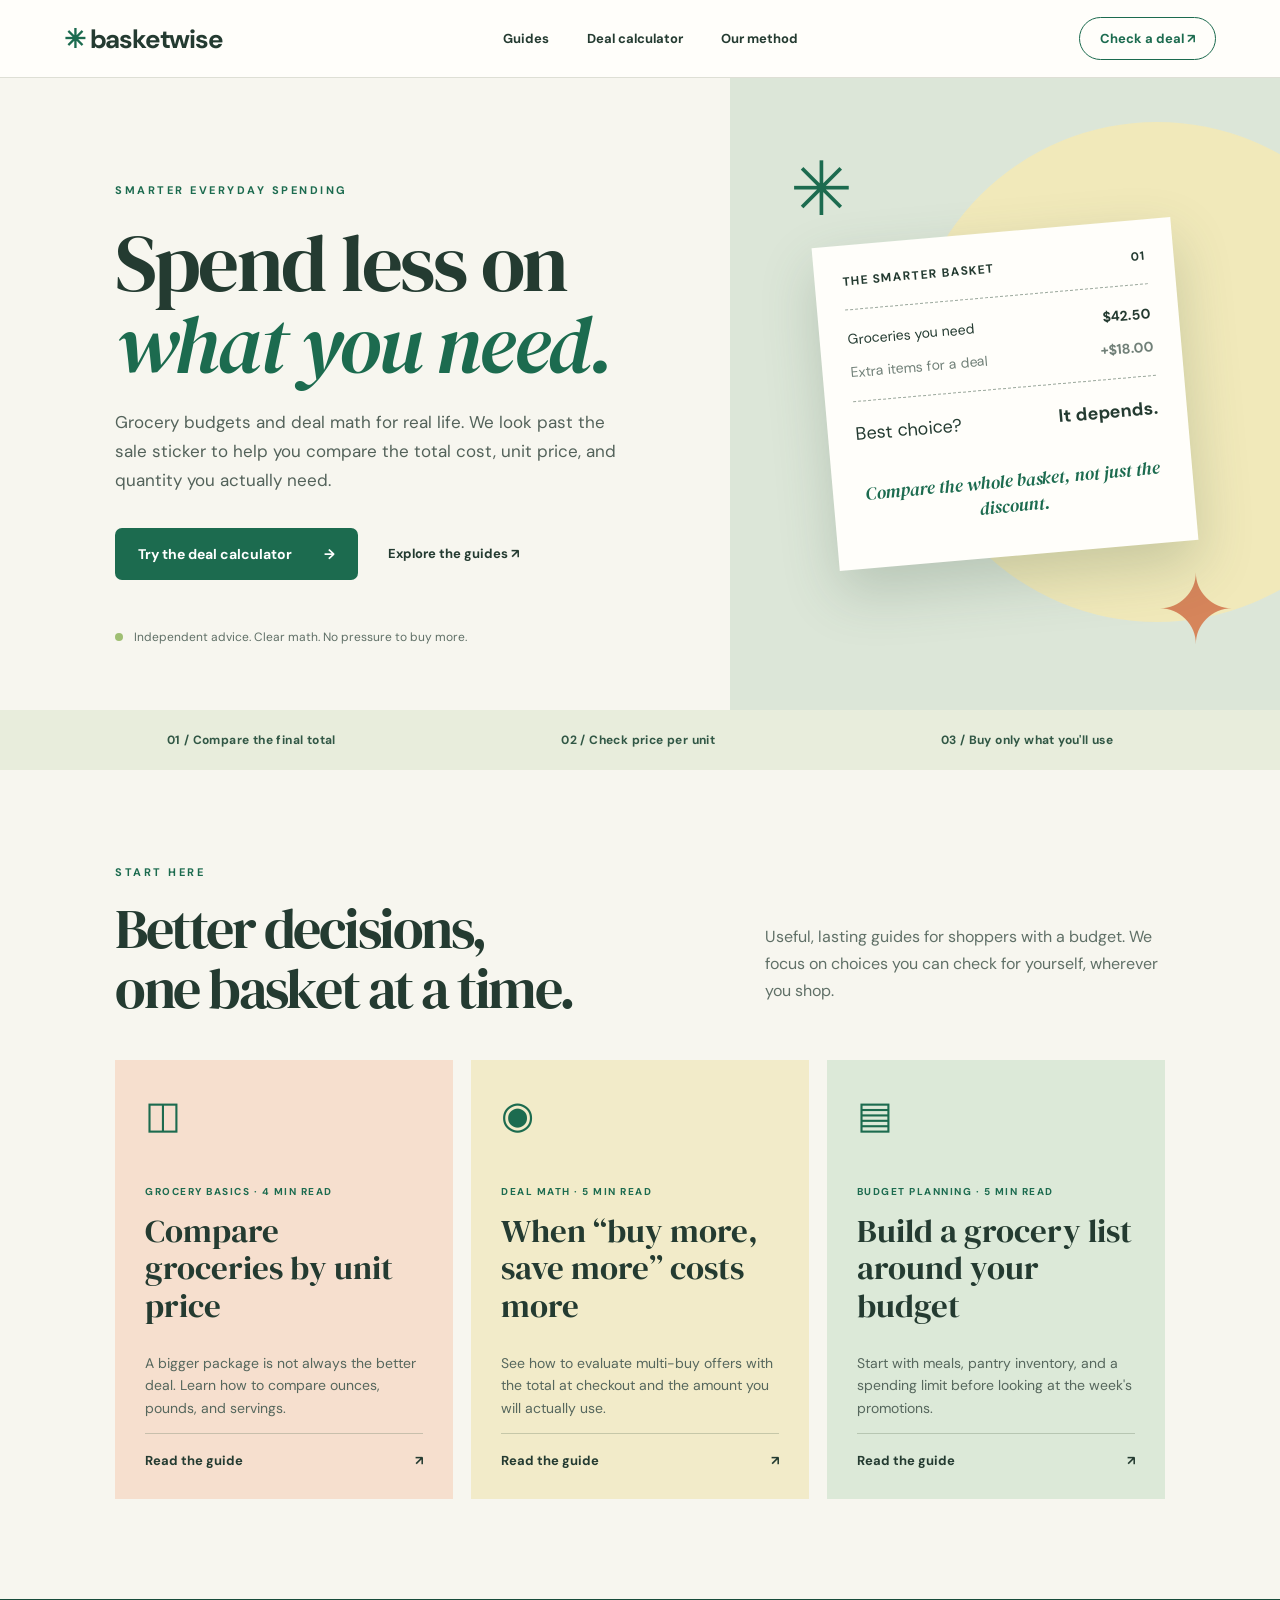
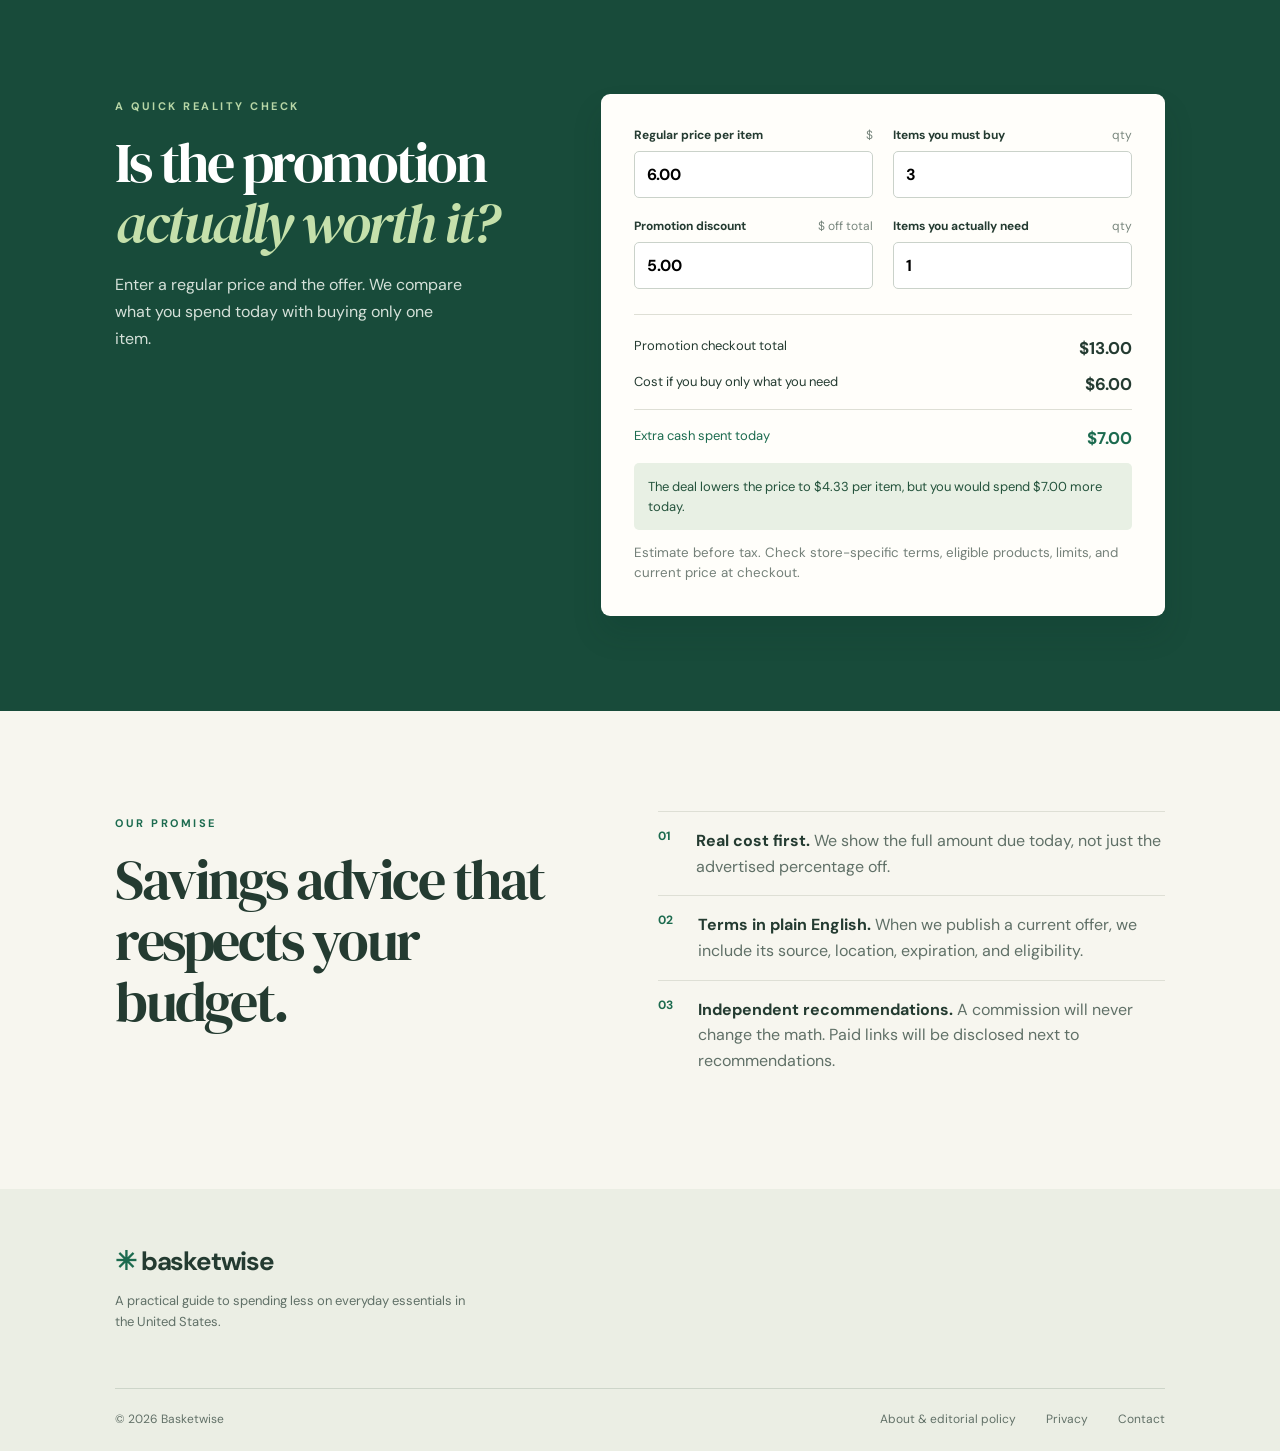
==== index.html @ e115476c "Launch Basketwise starter site" ====
<!doctype html>
<html lang="en">
<head>
  <meta charset="utf-8">
  <meta name="viewport" content="width=device-width, initial-scale=1">
  <meta name="description" content="Practical grocery budgets, deal math, and everyday savings guides for U.S. households. Know the real total before you buy.">
  <title>Basketwise — Spend less on what you need</title>
  <link rel="stylesheet" href="/styles.css">
</head>
<body>
  <header class="site-header"><a class="brand" href="/">✳ <span>basketwise</span></a><nav aria-label="Main navigation"><a href="#guides">Guides</a><a href="#calculator">Deal calculator</a><a href="#method">Our method</a></nav><a class="header-cta" href="#calculator">Check a deal ↗</a></header>
  <main>
    <section class="hero"><div class="hero-copy"><span class="eyebrow">SMARTER EVERYDAY SPENDING</span><h1>Spend less on<br><em>what you need.</em></h1><p>Grocery budgets and deal math for real life. We look past the sale sticker to help you compare the total cost, unit price, and quantity you actually need.</p><div class="hero-actions"><a class="button primary" href="#calculator">Try the deal calculator <span>→</span></a><a class="text-link" href="#guides">Explore the guides ↗</a></div><div class="hero-note"><span class="dot"></span> Independent advice. Clear math. No pressure to buy more.</div></div><div class="hero-art" aria-label="Illustration of a grocery shopping basket"><div class="sun"></div><div class="receipt"><div class="receipt-top">THE SMARTER BASKET <span>01</span></div><div class="receipt-rule"></div><div class="receipt-row"><span>Groceries you need</span><strong>$42.50</strong></div><div class="receipt-row muted"><span>Extra items for a deal</span><strong>+$18.00</strong></div><div class="receipt-rule"></div><div class="receipt-row total"><span>Best choice?</span><strong>It depends.</strong></div><p>Compare the whole basket, not just the discount.</p></div><div class="orbit orbit-one">✳</div><div class="orbit orbit-two">✦</div></div></section>
    <section class="trust-strip" aria-label="Our principles"><span>01 / Compare the final total</span><span>02 / Check price per unit</span><span>03 / Buy only what you'll use</span></section>
    <section class="intro" id="guides"><div><span class="eyebrow">START HERE</span><h2>Better decisions,<br>one basket at a time.</h2></div><p>Useful, lasting guides for shoppers with a budget. We focus on choices you can check for yourself, wherever you shop.</p></section>
    <section class="cards" aria-label="Savings guides"><article class="card card-peach"><span class="card-icon">◫</span><span class="card-tag">GROCERY BASICS · 4 MIN READ</span><h3>Compare groceries by unit price</h3><p>A bigger package is not always the better deal. Learn how to compare ounces, pounds, and servings.</p><a href="/guides/unit-price.html">Read the guide <span>↗</span></a></article><article class="card card-yellow"><span class="card-icon">◉</span><span class="card-tag">DEAL MATH · 5 MIN READ</span><h3>When “buy more, save more” costs more</h3><p>See how to evaluate multi-buy offers with the total at checkout and the amount you will actually use.</p><a href="/guides/multibuy.html">Read the guide <span>↗</span></a></article><article class="card card-green"><span class="card-icon">▤</span><span class="card-tag">BUDGET PLANNING · 5 MIN READ</span><h3>Build a grocery list around your budget</h3><p>Start with meals, pantry inventory, and a spending limit before looking at the week's promotions.</p><a href="/guides/budget-list.html">Read the guide <span>↗</span></a></article></section>
    <section class="calculator-section" id="calculator"><div class="calc-heading"><span class="eyebrow">A QUICK REALITY CHECK</span><h2>Is the promotion<br><em>actually worth it?</em></h2><p>Enter a regular price and the offer. We compare what you spend today with buying only one item.</p></div><div class="calculator"><div class="calc-grid"><label>Regular price per item <span>$</span><input id="price" type="number" min="0.01" step="0.01" value="6.00"></label><label>Items you must buy <span>qty</span><input id="quantity" type="number" min="2" step="1" value="3"></label><label>Promotion discount <span>$ off total</span><input id="discount" type="number" min="0" step="0.01" value="5.00"></label><label>Items you actually need <span>qty</span><input id="needed" type="number" min="1" step="1" value="1"></label></div><div class="calc-results"><div><span>Promotion checkout total</span><strong id="promo-total">$13.00</strong></div><div><span>Cost if you buy only what you need</span><strong id="needed-total">$6.00</strong></div><div><span>Extra cash spent today</span><strong id="extra-total">$7.00</strong></div></div><p id="verdict" class="verdict">The deal lowers the price per item, but you would spend $7.00 more today.</p><small>Estimate before tax. Check store-specific terms, eligible products, limits, and current price at checkout.</small></div></section>
    <section class="method" id="method"><div><span class="eyebrow">OUR PROMISE</span><h2>Savings advice that respects your budget.</h2></div><div class="method-list"><div><b>01</b><p><strong>Real cost first.</strong> We show the full amount due today, not just the advertised percentage off.</p></div><div><b>02</b><p><strong>Terms in plain English.</strong> When we publish a current offer, we include its source, location, expiration, and eligibility.</p></div><div><b>03</b><p><strong>Independent recommendations.</strong> A commission will never change the math. Paid links will be disclosed next to recommendations.</p></div></div></section>
  </main><footer><div class="footer-main"><a class="brand" href="/">✳ <span>basketwise</span></a><p>A practical guide to spending less on everyday essentials in the United States.</p></div><div class="footer-bottom"><span>© 2026 Basketwise</span><a href="/about.html">About & editorial policy</a><a href="/privacy.html">Privacy</a><a href="mailto:hello@basketwise.example">Contact</a></div></footer>
  <script src="/script.js"></script>
</body></html>
---- styles.css ----
@import url('https://fonts.googleapis.com/css2?family=DM+Sans:wght@400;500;600;700&family=DM+Serif+Display:ital@0;1&display=swap');
:root{--ink:#243b31;--green:#1c6b4f;--cream:#f7f6ef;--line:#dedfd5;--muted:#607067}*{box-sizing:border-box}html{scroll-behavior:smooth}body{margin:0;background:var(--cream);color:var(--ink);font-family:'DM Sans',Arial,sans-serif}a{color:inherit;text-decoration:none}.site-header{height:78px;display:flex;align-items:center;justify-content:space-between;padding:0 max(5vw,28px);border-bottom:1px solid var(--line);background:#fffefa}.brand{font-weight:700;letter-spacing:-1.2px;font-size:26px;color:var(--green);white-space:nowrap}.brand span{color:var(--ink)}nav{display:flex;gap:38px;font-size:13px;font-weight:700}nav a:hover,.text-link:hover,.card a:hover{text-decoration:underline}.header-cta{border:1px solid var(--green);border-radius:24px;padding:12px 20px;color:var(--green);font-weight:700;font-size:13px}.hero{display:grid;grid-template-columns:1fr 43%;min-height:615px}.hero-copy{padding:100px 5vw 65px 9vw}.eyebrow{color:var(--green);font-size:11px;font-weight:700;letter-spacing:2.5px}.hero h1,.intro h2,.calc-heading h2,.method h2,.page h1{font-family:'DM Serif Display',Georgia,serif;font-weight:400;letter-spacing:-2.5px}.hero h1{font-size:clamp(62px,6.3vw,104px);line-height:1.01;margin:23px 0 23px}.hero h1 em,.calc-heading h2 em{color:var(--green);font-weight:400}.hero-copy>p{max-width:515px;line-height:1.7;font-size:17px;color:#53625a}.hero-actions{display:flex;gap:30px;align-items:center;margin-top:33px}.button{display:inline-flex;align-items:center;gap:32px;padding:17px 23px;border-radius:7px;font-size:14px;font-weight:700}.primary{background:var(--green);color:white}.primary:hover{background:#14553e}.text-link{font-size:13px;font-weight:700}.hero-note{font-size:12px;color:var(--muted);margin-top:49px}.dot{display:inline-block;width:8px;height:8px;border-radius:50%;background:#9fbf73;margin-right:8px}.hero-art{background:#dce6d8;position:relative;overflow:hidden;display:flex;align-items:center;justify-content:center}.sun{width:500px;height:500px;border-radius:50%;background:#f1e9ba;position:absolute;top:7%;right:-23%}.receipt{position:relative;z-index:1;width:min(360px,75%);background:#fffefa;padding:28px 28px 20px;box-shadow:0 23px 55px #3c59433b;transform:rotate(-5deg)}.receipt-top{display:flex;justify-content:space-between;font-size:12px;font-weight:700;letter-spacing:1.1px}.receipt-rule{border-top:1px dashed #9ba89d;margin:20px 0}.receipt-row{display:flex;justify-content:space-between;gap:10px;font-size:14px;margin:15px 0}.receipt-row.muted{color:#718078}.receipt-row.total{font-size:18px}.receipt p{font-family:'DM Serif Display',Georgia,serif;font-style:italic;color:var(--green);text-align:center;font-size:18px;margin-top:35px}.orbit{position:absolute;color:var(--green);font-size:75px}.orbit-one{top:10%;left:11%}.orbit-two{bottom:6%;right:8%;font-size:95px;color:#d6855b}.trust-strip{display:flex;justify-content:space-around;gap:20px;background:#e8eddc;padding:22px 5vw;color:#315745;font-size:12px;font-weight:700;letter-spacing:.4px}.intro{display:flex;justify-content:space-between;align-items:end;gap:60px;padding:90px 9vw 40px}.intro h2,.calc-heading h2,.method h2{font-size:clamp(42px,4.4vw,65px);line-height:1.08;margin:18px 0 0}.intro p{max-width:400px;line-height:1.7;color:var(--muted)}.cards{display:grid;grid-template-columns:repeat(3,1fr);gap:18px;padding:0 9vw 100px}.card{min-height:370px;padding:30px;display:flex;flex-direction:column}.card-peach{background:#f6dfce}.card-yellow{background:#f2ebc9}.card-green{background:#dce9d8}.card-icon{font-size:38px;color:var(--green);margin-bottom:45px}.card-tag{font-size:10px;font-weight:700;letter-spacing:1.5px;color:var(--green)}.card h3{font-family:'DM Serif Display',Georgia,serif;font-weight:400;font-size:33px;line-height:1.13;margin:14px 0}.card p{color:#56675d;line-height:1.6;font-size:14px}.card a{margin-top:auto;padding-top:18px;font-weight:700;font-size:13px;display:flex;justify-content:space-between;border-top:1px solid #6f806956}.calculator-section{display:grid;grid-template-columns:39% 1fr;gap:6vw;padding:95px 9vw;background:#184b3a;color:white}.calc-heading .eyebrow{color:#b7d6a6}.calc-heading h2 em{color:#c5e0ab}.calc-heading p{line-height:1.7;color:#d5e1d9;max-width:350px}.calculator{background:#fffefa;color:var(--ink);padding:33px;border-radius:9px;box-shadow:0 18px 30px #0b302722}.calc-grid{display:grid;grid-template-columns:1fr 1fr;gap:20px}.calc-grid label{font-size:12px;font-weight:700}.calc-grid label span{float:right;color:#78867d;font-weight:400}.calc-grid input{width:100%;margin-top:8px;border:1px solid #cad2ca;padding:12px;font:inherit;font-size:16px;border-radius:5px}.calc-results{border-top:1px solid var(--line);margin-top:25px;padding-top:8px}.calc-results div{display:flex;justify-content:space-between;margin:14px 0;font-size:13px}.calc-results strong{font-size:17px}.calc-results div:last-child{border-top:1px solid var(--line);padding-top:17px;color:var(--green)}.verdict{padding:14px;background:#e8f0e4;color:#24533c;font-size:13px;line-height:1.5;border-radius:5px}.calculator small{color:#748079;line-height:1.5;display:block}.method{display:grid;grid-template-columns:42% 1fr;gap:8vw;padding:100px 9vw}.method-list>div{display:flex;gap:25px;border-top:1px solid var(--line);padding:16px 0}.method-list b{color:var(--green);font-size:12px}.method-list p{line-height:1.6;color:var(--muted);margin:0}.method-list strong{color:var(--ink)}footer{background:#ebeee4;padding:55px 9vw 24px}.footer-main p{max-width:360px;color:var(--muted);line-height:1.6;font-size:13px}.footer-bottom{display:flex;gap:30px;border-top:1px solid #cdd5c9;padding-top:22px;margin-top:55px;color:#627168;font-size:12px}.footer-bottom span{margin-right:auto}.page{max-width:760px;margin:0 auto;padding:80px 25px 110px}.page h1{font-size:clamp(45px,6vw,74px);line-height:1.05;margin:20px 0}.page .lead{font-size:20px;color:var(--muted);line-height:1.6}.page h2{margin-top:45px;font-family:'DM Serif Display',Georgia,serif;font-size:32px;font-weight:400}.page p,.page li{line-height:1.75;color:#4f6056}.page a{text-decoration:underline;color:var(--green)}.example{padding:22px;background:#e8eddc;border-left:4px solid var(--green);line-height:1.7}.back{font-size:13px;color:var(--green);font-weight:700}@media(max-width:850px){.site-header nav{display:none}.hero{grid-template-columns:1fr}.hero-copy{padding:75px 7vw}.hero-art{min-height:460px}.intro,.calculator-section,.method{grid-template-columns:1fr;display:grid;padding-left:7vw;padding-right:7vw}.cards{grid-template-columns:1fr;padding-left:7vw;padding-right:7vw}.card{min-height:300px}.trust-strip{flex-wrap:wrap}.hero h1{font-size:64px}}@media(max-width:500px){.header-cta{display:none}.hero h1{font-size:56px}.hero-actions{align-items:flex-start;flex-direction:column;gap:20px}.calc-grid{grid-template-columns:1fr}.footer-bottom{flex-wrap:wrap}.footer-bottom span{width:100%}}
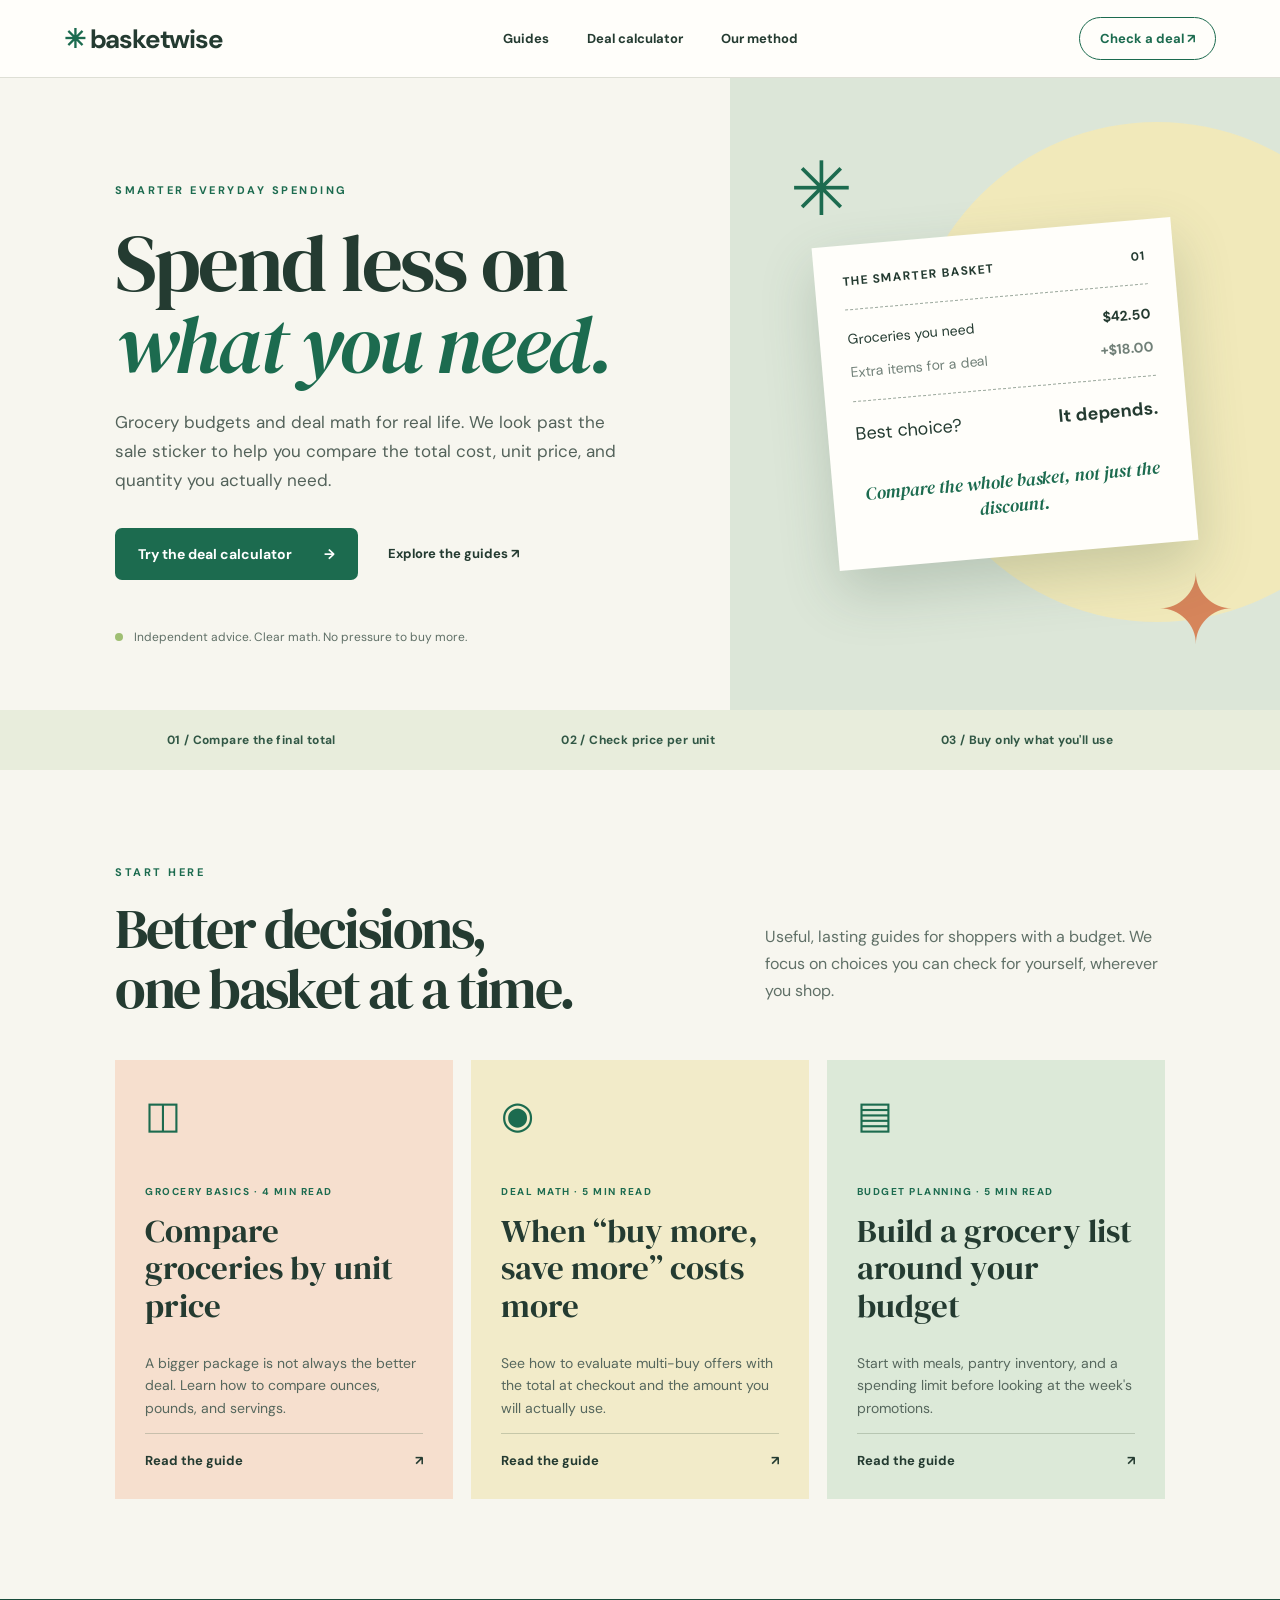
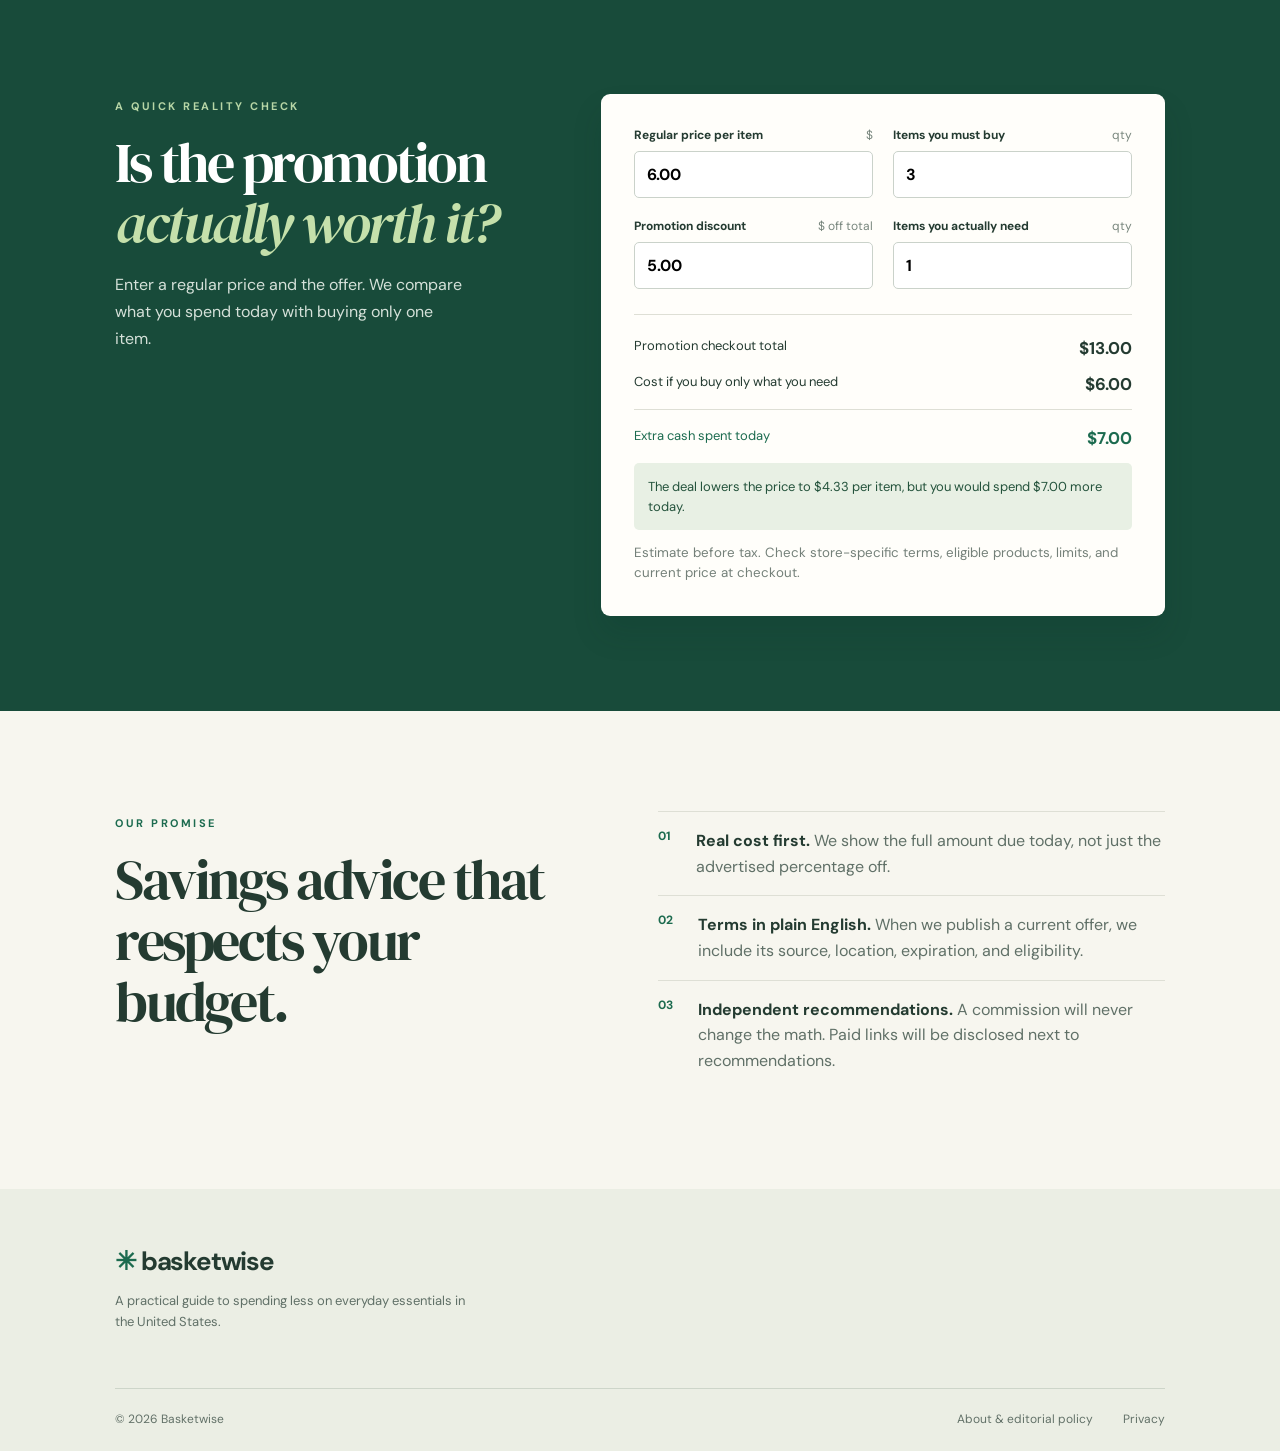
==== commit 9d3e2427: "Refine editorial and privacy pages" ====
--- a/index.html
+++ b/index.html
@@ -16,6 +16,6 @@
     <section class="cards" aria-label="Savings guides"><article class="card card-peach"><span class="card-icon">◫</span><span class="card-tag">GROCERY BASICS · 4 MIN READ</span><h3>Compare groceries by unit price</h3><p>A bigger package is not always the better deal. Learn how to compare ounces, pounds, and servings.</p><a href="/guides/unit-price.html">Read the guide <span>↗</span></a></article><article class="card card-yellow"><span class="card-icon">◉</span><span class="card-tag">DEAL MATH · 5 MIN READ</span><h3>When “buy more, save more” costs more</h3><p>See how to evaluate multi-buy offers with the total at checkout and the amount you will actually use.</p><a href="/guides/multibuy.html">Read the guide <span>↗</span></a></article><article class="card card-green"><span class="card-icon">▤</span><span class="card-tag">BUDGET PLANNING · 5 MIN READ</span><h3>Build a grocery list around your budget</h3><p>Start with meals, pantry inventory, and a spending limit before looking at the week's promotions.</p><a href="/guides/budget-list.html">Read the guide <span>↗</span></a></article></section>
     <section class="calculator-section" id="calculator"><div class="calc-heading"><span class="eyebrow">A QUICK REALITY CHECK</span><h2>Is the promotion<br><em>actually worth it?</em></h2><p>Enter a regular price and the offer. We compare what you spend today with buying only one item.</p></div><div class="calculator"><div class="calc-grid"><label>Regular price per item <span>$</span><input id="price" type="number" min="0.01" step="0.01" value="6.00"></label><label>Items you must buy <span>qty</span><input id="quantity" type="number" min="2" step="1" value="3"></label><label>Promotion discount <span>$ off total</span><input id="discount" type="number" min="0" step="0.01" value="5.00"></label><label>Items you actually need <span>qty</span><input id="needed" type="number" min="1" step="1" value="1"></label></div><div class="calc-results"><div><span>Promotion checkout total</span><strong id="promo-total">$13.00</strong></div><div><span>Cost if you buy only what you need</span><strong id="needed-total">$6.00</strong></div><div><span>Extra cash spent today</span><strong id="extra-total">$7.00</strong></div></div><p id="verdict" class="verdict">The deal lowers the price per item, but you would spend $7.00 more today.</p><small>Estimate before tax. Check store-specific terms, eligible products, limits, and current price at checkout.</small></div></section>
     <section class="method" id="method"><div><span class="eyebrow">OUR PROMISE</span><h2>Savings advice that respects your budget.</h2></div><div class="method-list"><div><b>01</b><p><strong>Real cost first.</strong> We show the full amount due today, not just the advertised percentage off.</p></div><div><b>02</b><p><strong>Terms in plain English.</strong> When we publish a current offer, we include its source, location, expiration, and eligibility.</p></div><div><b>03</b><p><strong>Independent recommendations.</strong> A commission will never change the math. Paid links will be disclosed next to recommendations.</p></div></div></section>
-  </main><footer><div class="footer-main"><a class="brand" href="/">✳ <span>basketwise</span></a><p>A practical guide to spending less on everyday essentials in the United States.</p></div><div class="footer-bottom"><span>© 2026 Basketwise</span><a href="/about.html">About & editorial policy</a><a href="/privacy.html">Privacy</a><a href="mailto:hello@basketwise.example">Contact</a></div></footer>
+  </main><footer><div class="footer-main"><a class="brand" href="/">✳ <span>basketwise</span></a><p>A practical guide to spending less on everyday essentials in the United States.</p></div><div class="footer-bottom"><span>© 2026 Basketwise</span><a href="/about.html">About & editorial policy</a><a href="/privacy.html">Privacy</a></div></footer>
   <script src="/script.js"></script>
 </body></html>
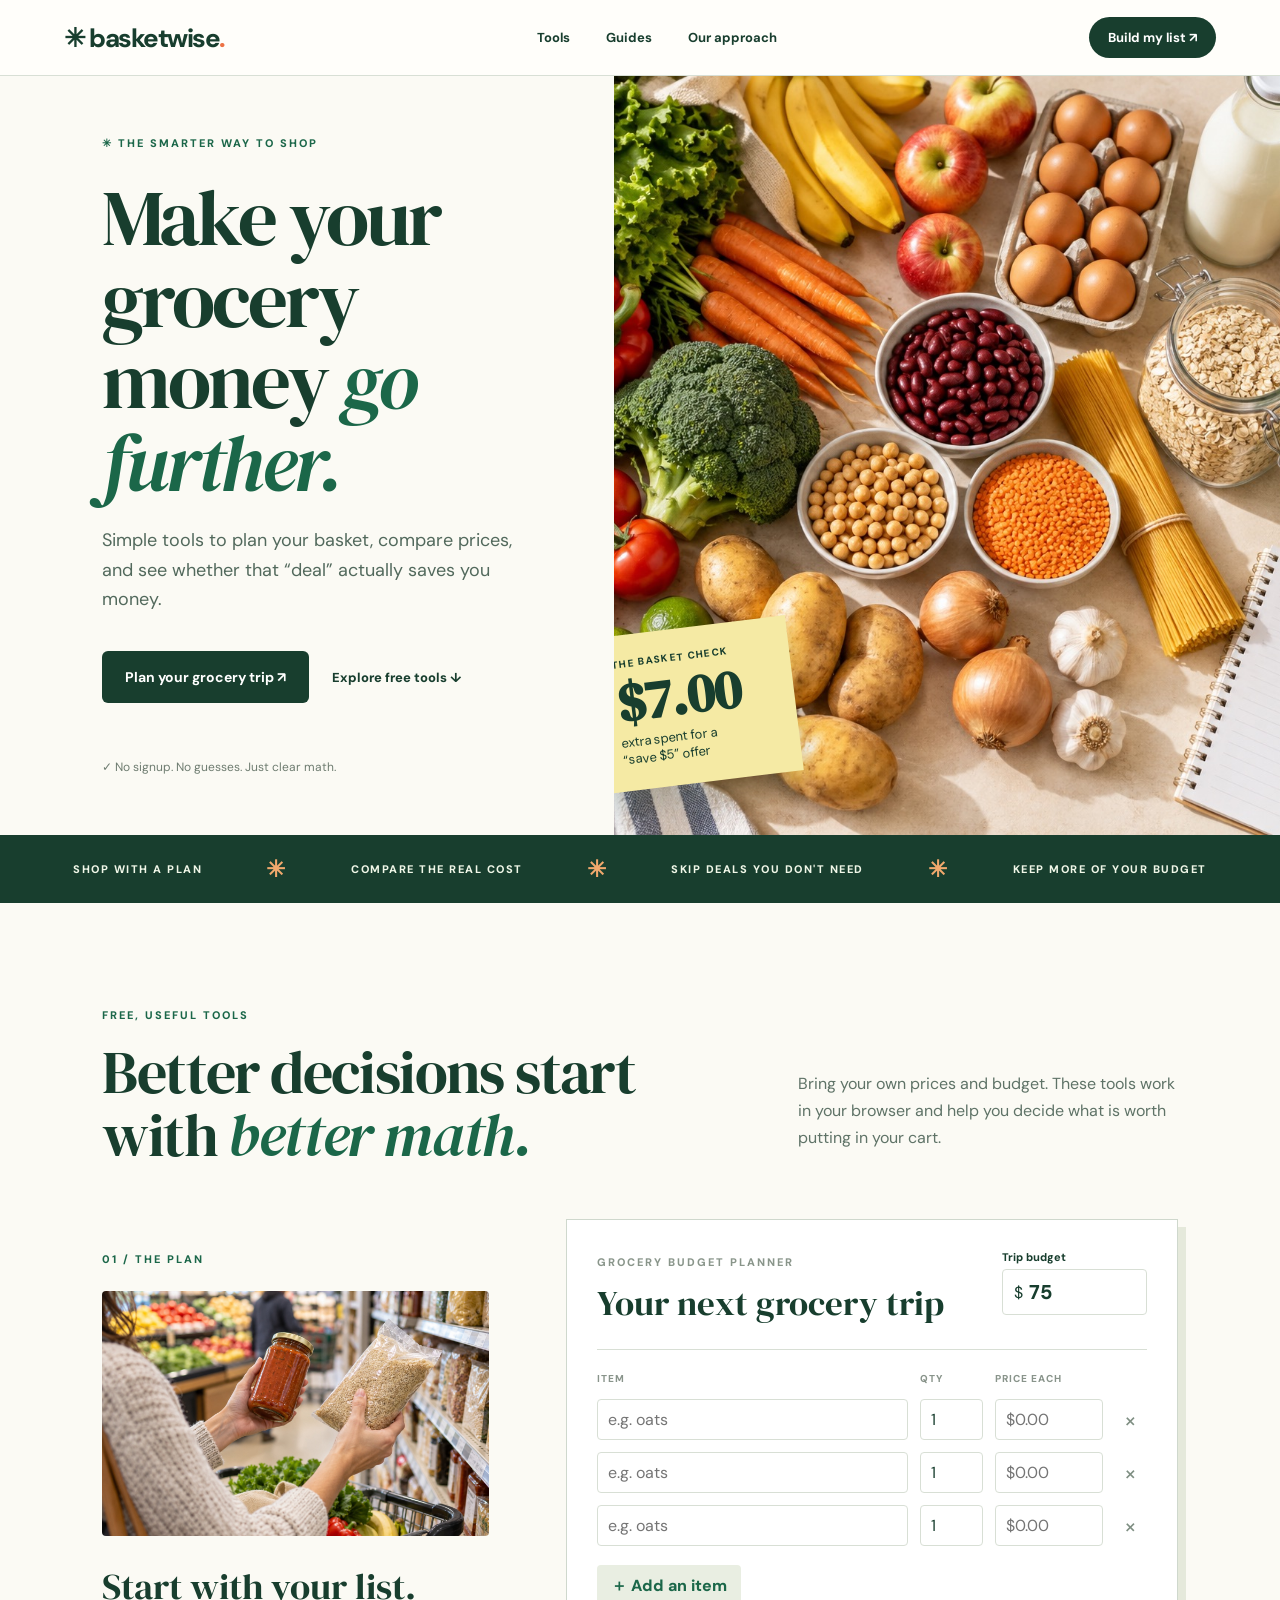
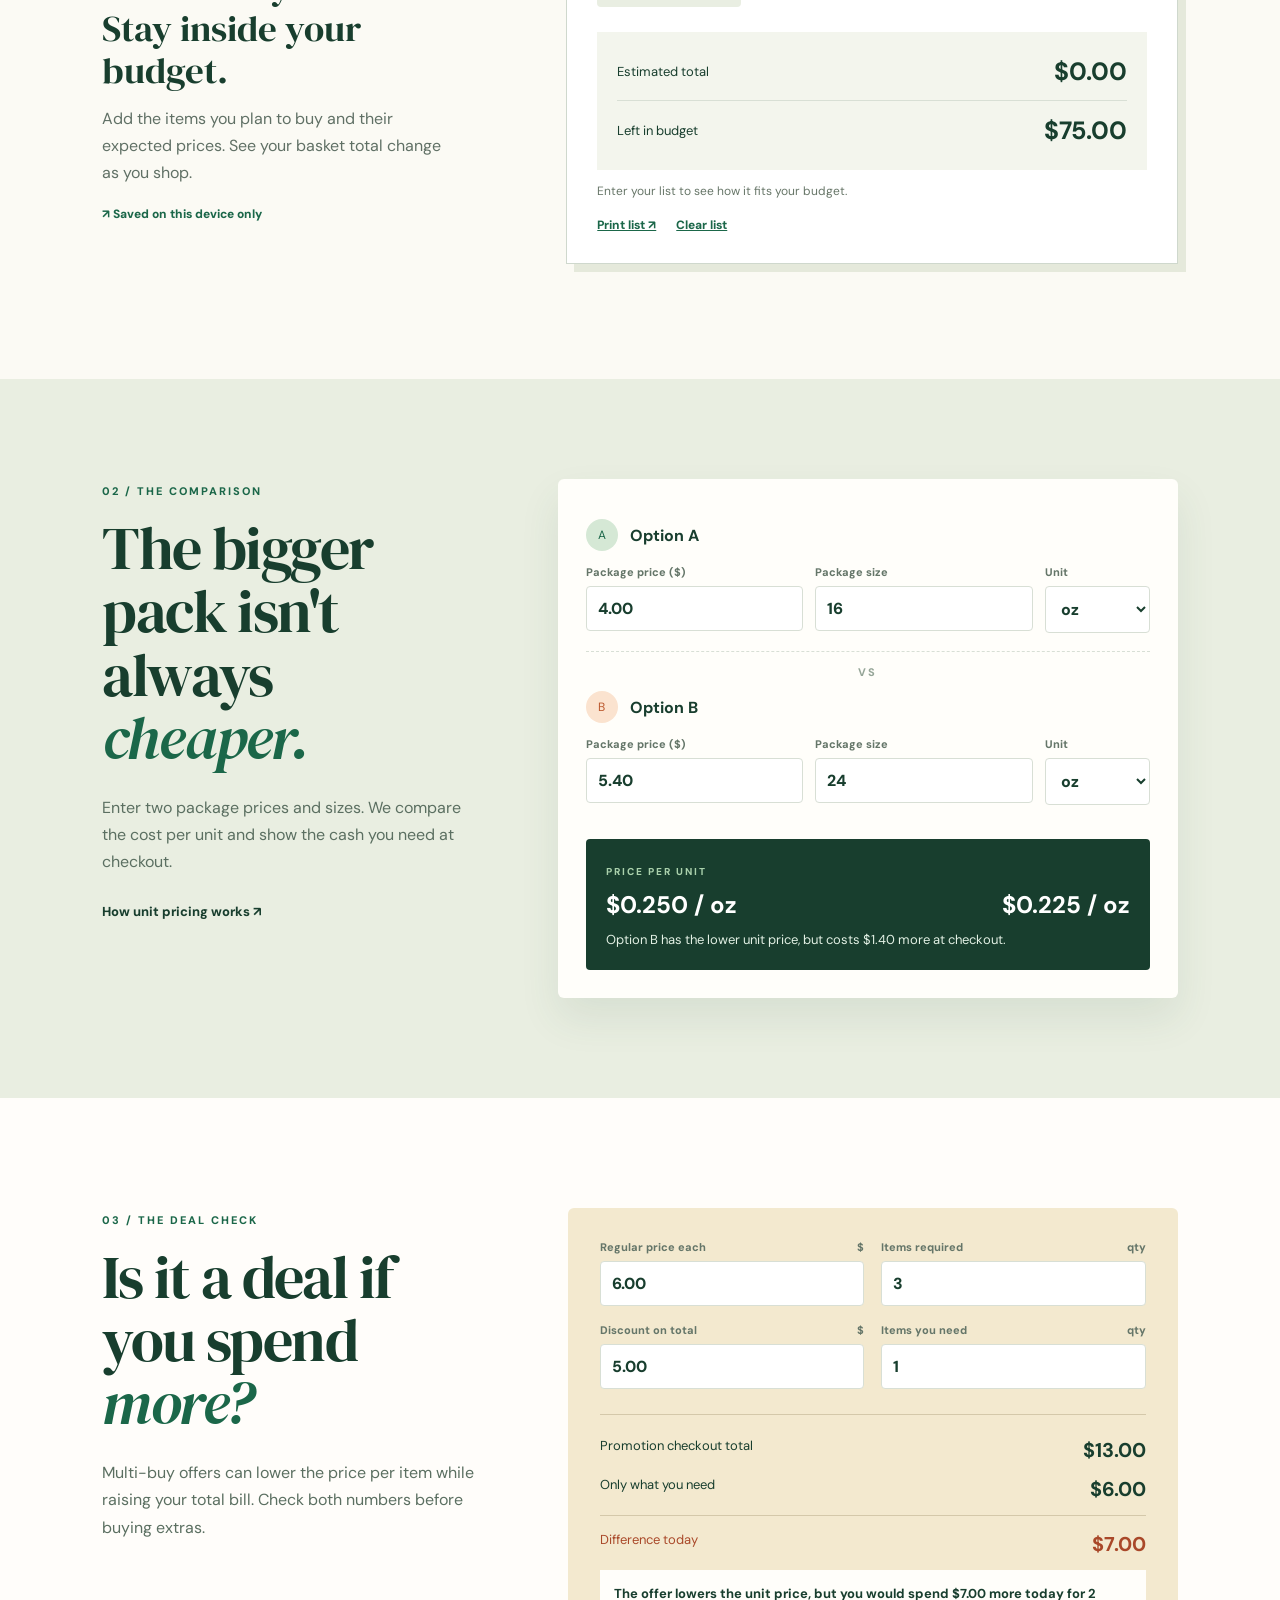
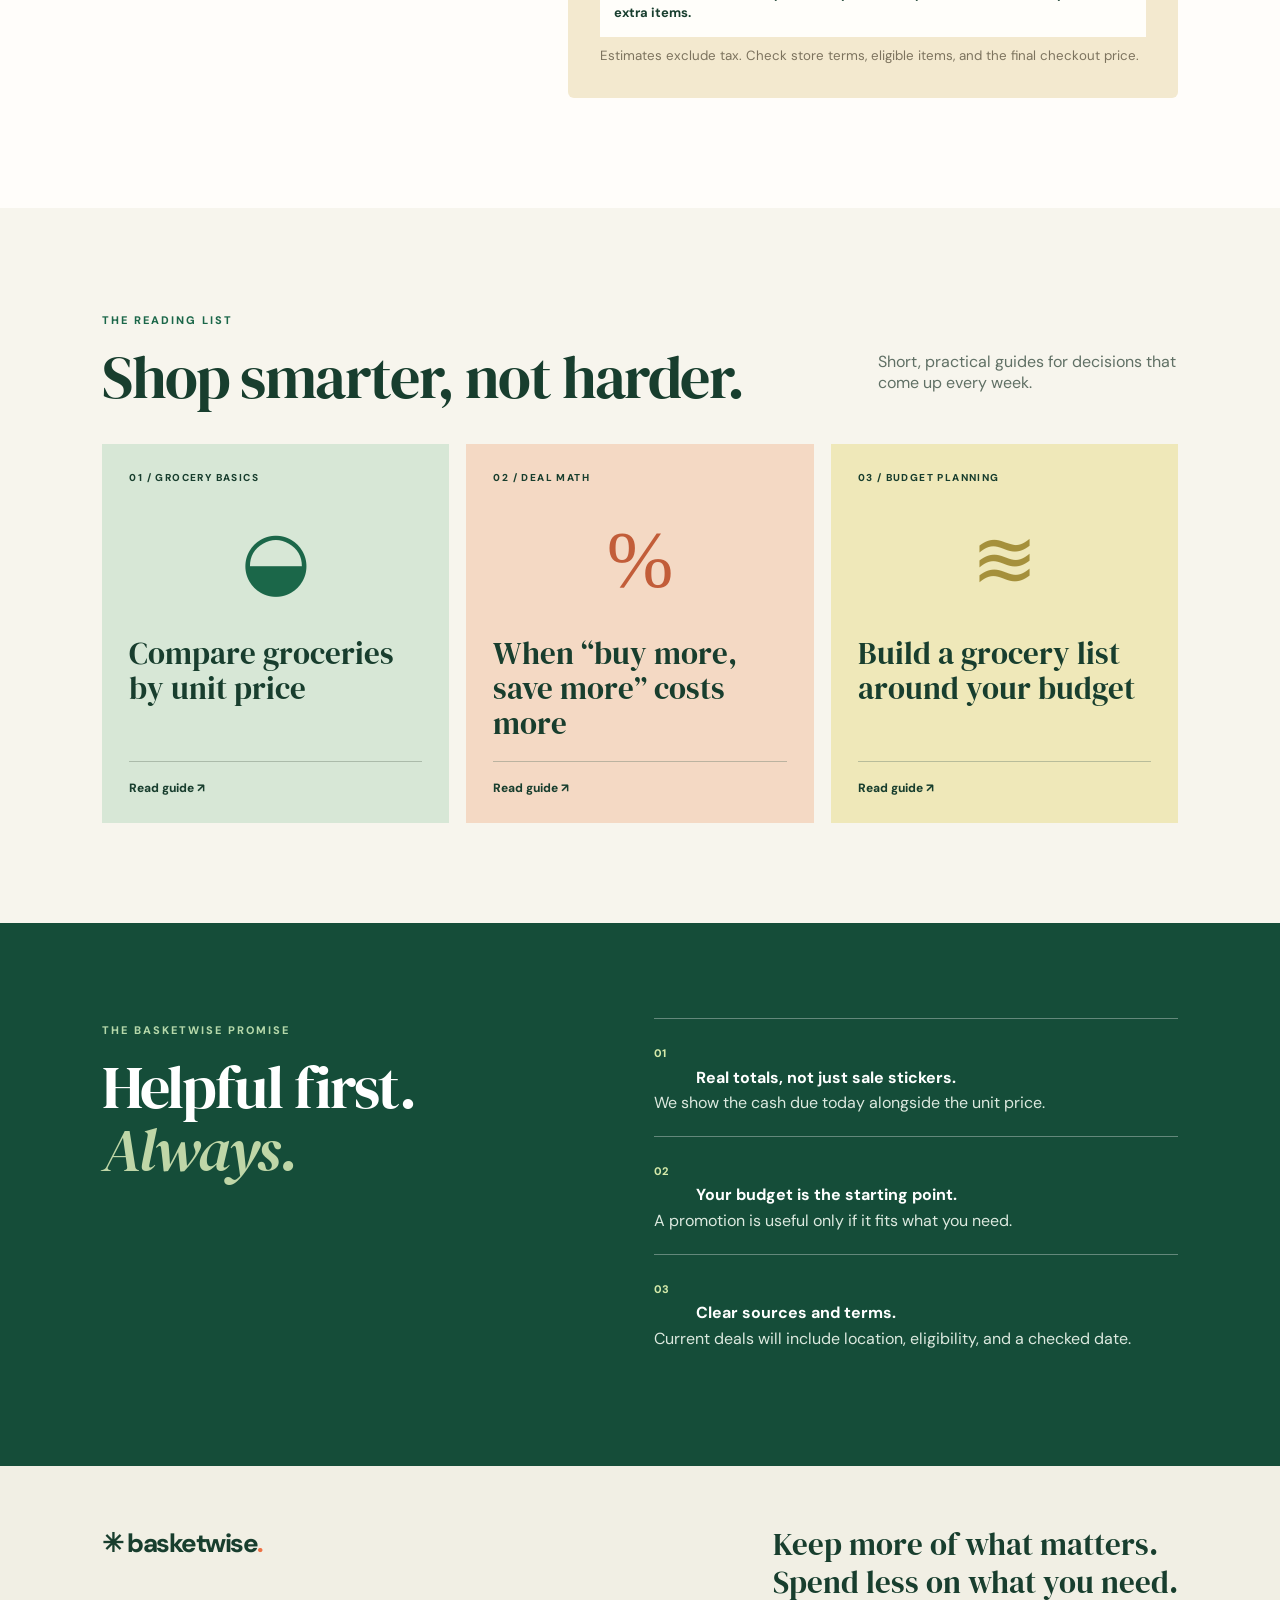
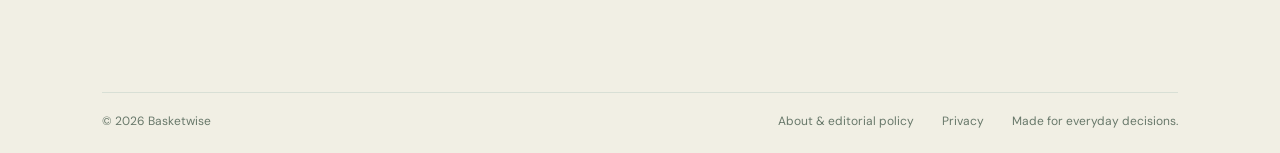
==== commit 365dd499: "Redesign homepage and add grocery planning tools" ====
--- a/index.html
+++ b/index.html
@@ -1,21 +1,13 @@
 <!doctype html>
-<html lang="en">
-<head>
-  <meta charset="utf-8">
-  <meta name="viewport" content="width=device-width, initial-scale=1">
-  <meta name="description" content="Practical grocery budgets, deal math, and everyday savings guides for U.S. households. Know the real total before you buy.">
-  <title>Basketwise — Spend less on what you need</title>
-  <link rel="stylesheet" href="/styles.css">
-</head>
-<body>
-  <header class="site-header"><a class="brand" href="/">✳ <span>basketwise</span></a><nav aria-label="Main navigation"><a href="#guides">Guides</a><a href="#calculator">Deal calculator</a><a href="#method">Our method</a></nav><a class="header-cta" href="#calculator">Check a deal ↗</a></header>
-  <main>
-    <section class="hero"><div class="hero-copy"><span class="eyebrow">SMARTER EVERYDAY SPENDING</span><h1>Spend less on<br><em>what you need.</em></h1><p>Grocery budgets and deal math for real life. We look past the sale sticker to help you compare the total cost, unit price, and quantity you actually need.</p><div class="hero-actions"><a class="button primary" href="#calculator">Try the deal calculator <span>→</span></a><a class="text-link" href="#guides">Explore the guides ↗</a></div><div class="hero-note"><span class="dot"></span> Independent advice. Clear math. No pressure to buy more.</div></div><div class="hero-art" aria-label="Illustration of a grocery shopping basket"><div class="sun"></div><div class="receipt"><div class="receipt-top">THE SMARTER BASKET <span>01</span></div><div class="receipt-rule"></div><div class="receipt-row"><span>Groceries you need</span><strong>$42.50</strong></div><div class="receipt-row muted"><span>Extra items for a deal</span><strong>+$18.00</strong></div><div class="receipt-rule"></div><div class="receipt-row total"><span>Best choice?</span><strong>It depends.</strong></div><p>Compare the whole basket, not just the discount.</p></div><div class="orbit orbit-one">✳</div><div class="orbit orbit-two">✦</div></div></section>
-    <section class="trust-strip" aria-label="Our principles"><span>01 / Compare the final total</span><span>02 / Check price per unit</span><span>03 / Buy only what you'll use</span></section>
-    <section class="intro" id="guides"><div><span class="eyebrow">START HERE</span><h2>Better decisions,<br>one basket at a time.</h2></div><p>Useful, lasting guides for shoppers with a budget. We focus on choices you can check for yourself, wherever you shop.</p></section>
-    <section class="cards" aria-label="Savings guides"><article class="card card-peach"><span class="card-icon">◫</span><span class="card-tag">GROCERY BASICS · 4 MIN READ</span><h3>Compare groceries by unit price</h3><p>A bigger package is not always the better deal. Learn how to compare ounces, pounds, and servings.</p><a href="/guides/unit-price.html">Read the guide <span>↗</span></a></article><article class="card card-yellow"><span class="card-icon">◉</span><span class="card-tag">DEAL MATH · 5 MIN READ</span><h3>When “buy more, save more” costs more</h3><p>See how to evaluate multi-buy offers with the total at checkout and the amount you will actually use.</p><a href="/guides/multibuy.html">Read the guide <span>↗</span></a></article><article class="card card-green"><span class="card-icon">▤</span><span class="card-tag">BUDGET PLANNING · 5 MIN READ</span><h3>Build a grocery list around your budget</h3><p>Start with meals, pantry inventory, and a spending limit before looking at the week's promotions.</p><a href="/guides/budget-list.html">Read the guide <span>↗</span></a></article></section>
-    <section class="calculator-section" id="calculator"><div class="calc-heading"><span class="eyebrow">A QUICK REALITY CHECK</span><h2>Is the promotion<br><em>actually worth it?</em></h2><p>Enter a regular price and the offer. We compare what you spend today with buying only one item.</p></div><div class="calculator"><div class="calc-grid"><label>Regular price per item <span>$</span><input id="price" type="number" min="0.01" step="0.01" value="6.00"></label><label>Items you must buy <span>qty</span><input id="quantity" type="number" min="2" step="1" value="3"></label><label>Promotion discount <span>$ off total</span><input id="discount" type="number" min="0" step="0.01" value="5.00"></label><label>Items you actually need <span>qty</span><input id="needed" type="number" min="1" step="1" value="1"></label></div><div class="calc-results"><div><span>Promotion checkout total</span><strong id="promo-total">$13.00</strong></div><div><span>Cost if you buy only what you need</span><strong id="needed-total">$6.00</strong></div><div><span>Extra cash spent today</span><strong id="extra-total">$7.00</strong></div></div><p id="verdict" class="verdict">The deal lowers the price per item, but you would spend $7.00 more today.</p><small>Estimate before tax. Check store-specific terms, eligible products, limits, and current price at checkout.</small></div></section>
-    <section class="method" id="method"><div><span class="eyebrow">OUR PROMISE</span><h2>Savings advice that respects your budget.</h2></div><div class="method-list"><div><b>01</b><p><strong>Real cost first.</strong> We show the full amount due today, not just the advertised percentage off.</p></div><div><b>02</b><p><strong>Terms in plain English.</strong> When we publish a current offer, we include its source, location, expiration, and eligibility.</p></div><div><b>03</b><p><strong>Independent recommendations.</strong> A commission will never change the math. Paid links will be disclosed next to recommendations.</p></div></div></section>
-  </main><footer><div class="footer-main"><a class="brand" href="/">✳ <span>basketwise</span></a><p>A practical guide to spending less on everyday essentials in the United States.</p></div><div class="footer-bottom"><span>© 2026 Basketwise</span><a href="/about.html">About & editorial policy</a><a href="/privacy.html">Privacy</a></div></footer>
-  <script src="/script.js"></script>
-</body></html>
+<html lang="en"><head><meta charset="utf-8"><meta name="viewport" content="width=device-width, initial-scale=1"><meta name="google-site-verification" content="oGo2UOSHpitSJRJtTwWRb97gVs6FayyTWJki5XSk0VU"><meta name="description" content="Free grocery budget planner, unit price comparison, and promotion calculator for U.S. shoppers."><title>Basketwise — Grocery math for real life</title><link rel="stylesheet" href="/styles.css"></head>
+<body><header class="site-header"><a class="brand" href="/">✳ basketwise<span>.</span></a><nav aria-label="Main navigation"><a href="#tools">Tools</a><a href="#guides">Guides</a><a href="#approach">Our approach</a></nav><a class="header-cta" href="#planner">Build my list ↗</a></header>
+<main>
+<section class="hero"><div class="hero-copy"><span class="eyebrow">✳ THE SMARTER WAY TO SHOP</span><h1>Make your grocery money <em>go further.</em></h1><p>Simple tools to plan your basket, compare prices, and see whether that “deal” actually saves you money.</p><div class="hero-actions"><a class="button-dark" href="#planner">Plan your grocery trip ↗</a><a class="inline-link" href="#tools">Explore free tools ↓</a></div><div class="hero-proof">✓ No signup. No guesses. Just clear math.</div></div><div class="hero-visual"><img src="/assets/grocery-table.jpg" alt="Colorful groceries on a kitchen table beside a shopping list" fetchpriority="high"><div class="hero-sticker"><span>THE BASKET CHECK</span><strong>$7.00</strong><small>extra spent for a<br>“save $5” offer</small></div></div></section>
+<div class="marquee"><span>SHOP WITH A PLAN</span><i>✳</i><span>COMPARE THE REAL COST</span><i>✳</i><span>SKIP DEALS YOU DON'T NEED</span><i>✳</i><span>KEEP MORE OF YOUR BUDGET</span></div>
+<section class="tools-intro" id="tools"><div><span class="eyebrow">FREE, USEFUL TOOLS</span><h2>Better decisions start with <em>better math.</em></h2></div><p>Bring your own prices and budget. These tools work in your browser and help you decide what is worth putting in your cart.</p></section>
+<section class="tool-layout" id="planner"><div class="section-side"><span class="section-number">01 / THE PLAN</span><img class="mini-photo" src="/assets/compare-shelf.jpg" alt="Shopper comparing grocery packages on a store shelf" loading="lazy"><h3>Start with your list.<br>Stay inside your budget.</h3><p>Add the items you plan to buy and their expected prices. See your basket total change as you shop.</p><span class="privacy-note">↗ Saved on this device only</span></div><div class="tool-panel planner-panel"><div class="tool-panel-top"><div><span class="tool-label">GROCERY BUDGET PLANNER</span><h3>Your next grocery trip</h3></div><div class="budget-input"><label for="budget">Trip budget</label><span>$ <input id="budget" type="number" min="0" step="0.01" value="75"></span></div></div><div class="planner-head"><span>ITEM</span><span>QTY</span><span>PRICE EACH</span><span></span></div><div id="basket-rows" class="basket-rows"></div><button id="add-item" class="add-item" type="button">＋ Add an item</button><div class="budget-results"><div><span>Estimated total</span><strong id="basket-total">$0.00</strong></div><div><span id="balance-label">Left in budget</span><strong id="basket-balance">$75.00</strong></div></div><p id="budget-note" class="tool-note" role="status">Enter your list to see how it fits your budget.</p><div class="planner-actions"><button id="print-list" type="button">Print list ↗</button><button id="clear-list" type="button">Clear list</button></div></div></section>
+<section class="compare-section" id="compare"><div class="compare-heading"><span class="section-number">02 / THE COMPARISON</span><h2>The bigger pack isn't always <em>cheaper.</em></h2><p>Enter two package prices and sizes. We compare the cost per unit and show the cash you need at checkout.</p><a class="inline-link" href="/guides/unit-price.html">How unit pricing works ↗</a></div><div class="compare-panel"><div class="compare-product"><div class="product-heading"><span class="product-mark">A</span><strong>Option A</strong></div><div class="compare-fields"><label>Package price ($)<input id="a-price" type="number" min="0.01" step="0.01" value="4.00"></label><label>Package size<input id="a-size" type="number" min="0.01" step="0.01" value="16"></label><label>Unit<select id="a-unit"><option value="oz">oz</option><option value="lb">lb</option><option value="fl-oz">fl oz</option><option value="count">count</option></select></label></div></div><div class="versus">VS</div><div class="compare-product"><div class="product-heading"><span class="product-mark second">B</span><strong>Option B</strong></div><div class="compare-fields"><label>Package price ($)<input id="b-price" type="number" min="0.01" step="0.01" value="5.40"></label><label>Package size<input id="b-size" type="number" min="0.01" step="0.01" value="24"></label><label>Unit<select id="b-unit"><option value="oz">oz</option><option value="lb">lb</option><option value="fl-oz">fl oz</option><option value="count">count</option></select></label></div></div><div class="comparison-result" role="status"><span>PRICE PER UNIT</span><div><strong id="a-result">$0.250 / oz</strong><strong id="b-result">$0.225 / oz</strong></div><p id="compare-verdict">Option B has the lower unit price, but costs $1.40 more at checkout.</p></div></div></section>
+<section class="promo-section" id="promo"><div class="promo-head"><span class="section-number">03 / THE DEAL CHECK</span><h2>Is it a deal if you spend <em>more?</em></h2><p>Multi-buy offers can lower the price per item while raising your total bill. Check both numbers before buying extras.</p></div><div class="promo-panel"><div class="promo-inputs"><label>Regular price each <span>$</span><input id="price" type="number" min="0.01" step="0.01" value="6.00"></label><label>Items required <span>qty</span><input id="quantity" type="number" min="2" step="1" value="3"></label><label>Discount on total <span>$</span><input id="discount" type="number" min="0" step="0.01" value="5.00"></label><label>Items you need <span>qty</span><input id="needed" type="number" min="1" step="1" value="1"></label></div><div class="promo-results"><div><span>Promotion checkout total</span><strong id="promo-total">$13.00</strong></div><div><span>Only what you need</span><strong id="needed-total">$6.00</strong></div><div class="promo-difference"><span>Difference today</span><strong id="extra-total">$7.00</strong></div><p id="verdict" role="status">The deal lowers the price per item, but you would spend $7.00 more today.</p></div><small>Estimates exclude tax. Check store terms, eligible items, and the final checkout price.</small></div></section>
+<section class="guides-section" id="guides"><div class="guides-title"><div><span class="eyebrow">THE READING LIST</span><h2>Shop smarter, not harder.</h2></div><p>Short, practical guides for decisions that come up every week.</p></div><div class="guide-grid"><a class="guide-card guide-one" href="/guides/unit-price.html"><span>01 / GROCERY BASICS</span><b aria-hidden="true">◒</b><h3>Compare groceries by unit price</h3><small>Read guide ↗</small></a><a class="guide-card guide-two" href="/guides/multibuy.html"><span>02 / DEAL MATH</span><b aria-hidden="true">%</b><h3>When “buy more, save more” costs more</h3><small>Read guide ↗</small></a><a class="guide-card guide-three" href="/guides/budget-list.html"><span>03 / BUDGET PLANNING</span><b aria-hidden="true">≋</b><h3>Build a grocery list around your budget</h3><small>Read guide ↗</small></a></div></section>
+<section class="approach" id="approach"><div><span class="eyebrow">THE BASKETWISE PROMISE</span><h2>Helpful first.<br><em>Always.</em></h2></div><div class="approach-items"><p><span>01</span><strong>Real totals, not just sale stickers.</strong> We show the cash due today alongside the unit price.</p><p><span>02</span><strong>Your budget is the starting point.</strong> A promotion is useful only if it fits what you need.</p><p><span>03</span><strong>Clear sources and terms.</strong> Current deals will include location, eligibility, and a checked date.</p></div></section>
+</main><footer><div class="footer-top"><a class="brand" href="/">✳ basketwise<span>.</span></a><p>Keep more of what matters.<br>Spend less on what you need.</p></div><div class="footer-bottom"><span>© 2026 Basketwise</span><a href="/about.html">About & editorial policy</a><a href="/privacy.html">Privacy</a><span>Made for everyday decisions.</span></div></footer><script src="/script.js"></script></body></html>
--- a/styles.css
+++ b/styles.css
@@ -1,2 +1,3 @@
-@import url('https://fonts.googleapis.com/css2?family=DM+Sans:wght@400;500;600;700&family=DM+Serif+Display:ital@0;1&display=swap');
-:root{--ink:#243b31;--green:#1c6b4f;--cream:#f7f6ef;--line:#dedfd5;--muted:#607067}*{box-sizing:border-box}html{scroll-behavior:smooth}body{margin:0;background:var(--cream);color:var(--ink);font-family:'DM Sans',Arial,sans-serif}a{color:inherit;text-decoration:none}.site-header{height:78px;display:flex;align-items:center;justify-content:space-between;padding:0 max(5vw,28px);border-bottom:1px solid var(--line);background:#fffefa}.brand{font-weight:700;letter-spacing:-1.2px;font-size:26px;color:var(--green);white-space:nowrap}.brand span{color:var(--ink)}nav{display:flex;gap:38px;font-size:13px;font-weight:700}nav a:hover,.text-link:hover,.card a:hover{text-decoration:underline}.header-cta{border:1px solid var(--green);border-radius:24px;padding:12px 20px;color:var(--green);font-weight:700;font-size:13px}.hero{display:grid;grid-template-columns:1fr 43%;min-height:615px}.hero-copy{padding:100px 5vw 65px 9vw}.eyebrow{color:var(--green);font-size:11px;font-weight:700;letter-spacing:2.5px}.hero h1,.intro h2,.calc-heading h2,.method h2,.page h1{font-family:'DM Serif Display',Georgia,serif;font-weight:400;letter-spacing:-2.5px}.hero h1{font-size:clamp(62px,6.3vw,104px);line-height:1.01;margin:23px 0 23px}.hero h1 em,.calc-heading h2 em{color:var(--green);font-weight:400}.hero-copy>p{max-width:515px;line-height:1.7;font-size:17px;color:#53625a}.hero-actions{display:flex;gap:30px;align-items:center;margin-top:33px}.button{display:inline-flex;align-items:center;gap:32px;padding:17px 23px;border-radius:7px;font-size:14px;font-weight:700}.primary{background:var(--green);color:white}.primary:hover{background:#14553e}.text-link{font-size:13px;font-weight:700}.hero-note{font-size:12px;color:var(--muted);margin-top:49px}.dot{display:inline-block;width:8px;height:8px;border-radius:50%;background:#9fbf73;margin-right:8px}.hero-art{background:#dce6d8;position:relative;overflow:hidden;display:flex;align-items:center;justify-content:center}.sun{width:500px;height:500px;border-radius:50%;background:#f1e9ba;position:absolute;top:7%;right:-23%}.receipt{position:relative;z-index:1;width:min(360px,75%);background:#fffefa;padding:28px 28px 20px;box-shadow:0 23px 55px #3c59433b;transform:rotate(-5deg)}.receipt-top{display:flex;justify-content:space-between;font-size:12px;font-weight:700;letter-spacing:1.1px}.receipt-rule{border-top:1px dashed #9ba89d;margin:20px 0}.receipt-row{display:flex;justify-content:space-between;gap:10px;font-size:14px;margin:15px 0}.receipt-row.muted{color:#718078}.receipt-row.total{font-size:18px}.receipt p{font-family:'DM Serif Display',Georgia,serif;font-style:italic;color:var(--green);text-align:center;font-size:18px;margin-top:35px}.orbit{position:absolute;color:var(--green);font-size:75px}.orbit-one{top:10%;left:11%}.orbit-two{bottom:6%;right:8%;font-size:95px;color:#d6855b}.trust-strip{display:flex;justify-content:space-around;gap:20px;background:#e8eddc;padding:22px 5vw;color:#315745;font-size:12px;font-weight:700;letter-spacing:.4px}.intro{display:flex;justify-content:space-between;align-items:end;gap:60px;padding:90px 9vw 40px}.intro h2,.calc-heading h2,.method h2{font-size:clamp(42px,4.4vw,65px);line-height:1.08;margin:18px 0 0}.intro p{max-width:400px;line-height:1.7;color:var(--muted)}.cards{display:grid;grid-template-columns:repeat(3,1fr);gap:18px;padding:0 9vw 100px}.card{min-height:370px;padding:30px;display:flex;flex-direction:column}.card-peach{background:#f6dfce}.card-yellow{background:#f2ebc9}.card-green{background:#dce9d8}.card-icon{font-size:38px;color:var(--green);margin-bottom:45px}.card-tag{font-size:10px;font-weight:700;letter-spacing:1.5px;color:var(--green)}.card h3{font-family:'DM Serif Display',Georgia,serif;font-weight:400;font-size:33px;line-height:1.13;margin:14px 0}.card p{color:#56675d;line-height:1.6;font-size:14px}.card a{margin-top:auto;padding-top:18px;font-weight:700;font-size:13px;display:flex;justify-content:space-between;border-top:1px solid #6f806956}.calculator-section{display:grid;grid-template-columns:39% 1fr;gap:6vw;padding:95px 9vw;background:#184b3a;color:white}.calc-heading .eyebrow{color:#b7d6a6}.calc-heading h2 em{color:#c5e0ab}.calc-heading p{line-height:1.7;color:#d5e1d9;max-width:350px}.calculator{background:#fffefa;color:var(--ink);padding:33px;border-radius:9px;box-shadow:0 18px 30px #0b302722}.calc-grid{display:grid;grid-template-columns:1fr 1fr;gap:20px}.calc-grid label{font-size:12px;font-weight:700}.calc-grid label span{float:right;color:#78867d;font-weight:400}.calc-grid input{width:100%;margin-top:8px;border:1px solid #cad2ca;padding:12px;font:inherit;font-size:16px;border-radius:5px}.calc-results{border-top:1px solid var(--line);margin-top:25px;padding-top:8px}.calc-results div{display:flex;justify-content:space-between;margin:14px 0;font-size:13px}.calc-results strong{font-size:17px}.calc-results div:last-child{border-top:1px solid var(--line);padding-top:17px;color:var(--green)}.verdict{padding:14px;background:#e8f0e4;color:#24533c;font-size:13px;line-height:1.5;border-radius:5px}.calculator small{color:#748079;line-height:1.5;display:block}.method{display:grid;grid-template-columns:42% 1fr;gap:8vw;padding:100px 9vw}.method-list>div{display:flex;gap:25px;border-top:1px solid var(--line);padding:16px 0}.method-list b{color:var(--green);font-size:12px}.method-list p{line-height:1.6;color:var(--muted);margin:0}.method-list strong{color:var(--ink)}footer{background:#ebeee4;padding:55px 9vw 24px}.footer-main p{max-width:360px;color:var(--muted);line-height:1.6;font-size:13px}.footer-bottom{display:flex;gap:30px;border-top:1px solid #cdd5c9;padding-top:22px;margin-top:55px;color:#627168;font-size:12px}.footer-bottom span{margin-right:auto}.page{max-width:760px;margin:0 auto;padding:80px 25px 110px}.page h1{font-size:clamp(45px,6vw,74px);line-height:1.05;margin:20px 0}.page .lead{font-size:20px;color:var(--muted);line-height:1.6}.page h2{margin-top:45px;font-family:'DM Serif Display',Georgia,serif;font-size:32px;font-weight:400}.page p,.page li{line-height:1.75;color:#4f6056}.page a{text-decoration:underline;color:var(--green)}.example{padding:22px;background:#e8eddc;border-left:4px solid var(--green);line-height:1.7}.back{font-size:13px;color:var(--green);font-weight:700}@media(max-width:850px){.site-header nav{display:none}.hero{grid-template-columns:1fr}.hero-copy{padding:75px 7vw}.hero-art{min-height:460px}.intro,.calculator-section,.method{grid-template-columns:1fr;display:grid;padding-left:7vw;padding-right:7vw}.cards{grid-template-columns:1fr;padding-left:7vw;padding-right:7vw}.card{min-height:300px}.trust-strip{flex-wrap:wrap}.hero h1{font-size:64px}}@media(max-width:500px){.header-cta{display:none}.hero h1{font-size:56px}.hero-actions{align-items:flex-start;flex-direction:column;gap:20px}.calc-grid{grid-template-columns:1fr}.footer-bottom{flex-wrap:wrap}.footer-bottom span{width:100%}}
+@import url('https://fonts.googleapis.com/css2?family=DM+Sans:wght@400;500;600;700;800&family=DM+Serif+Display:ital@0;1&display=swap');
+:root{--ink:#183e2e;--green:#1b6749;--cream:#fbfaf4;--sage:#e9eee2;--orange:#ed7245;--line:#d8dfd5}*{box-sizing:border-box}html{scroll-behavior:smooth}body{margin:0;background:var(--cream);color:var(--ink);font-family:'DM Sans',Arial,sans-serif}a{color:inherit;text-decoration:none}button,input,select{font:inherit}button{cursor:pointer}.site-header{height:76px;background:#fffefa;display:flex;align-items:center;justify-content:space-between;padding:0 5vw;border-bottom:1px solid var(--line)}.brand{font-size:26px;font-weight:800;letter-spacing:-1.5px;white-space:nowrap}.brand span{color:var(--orange)}nav{display:flex;gap:36px;font-size:13px;font-weight:700}nav a:hover,.inline-link:hover{text-decoration:underline}.header-cta{border-radius:50px;padding:12px 19px;background:var(--ink);color:#fff;font-size:13px;font-weight:700}.hero{display:grid;grid-template-columns:48% 52%;min-height:650px}.hero-copy{display:flex;flex-direction:column;align-items:flex-start;justify-content:center;padding:60px 6vw 60px 8vw}.eyebrow,.section-number,.tool-label{font-size:11px;letter-spacing:2px;font-weight:800;color:var(--green)}h1,h2,h3,p{margin-top:0}.hero h1,.tools-intro h2,.compare-heading h2,.promo-head h2,.guides-title h2,.approach h2,.section-side h3,.page h1,.page h2{font-family:'DM Serif Display',Georgia,serif;font-weight:400}.hero h1{font-size:clamp(64px,6.2vw,104px);line-height:1.03;letter-spacing:-3px;margin:27px 0 22px}.hero h1 em,h2 em{color:var(--green);font-weight:400}.hero-copy>p{font-size:18px;line-height:1.65;max-width:500px;color:#52695c}.hero-actions{display:flex;gap:23px;align-items:center;margin-top:18px}.button-dark{background:var(--ink);color:white;padding:17px 23px;border-radius:6px;font-size:14px;font-weight:700}.button-dark:hover,.header-cta:hover{background:#2c7655}.inline-link{font-size:13px;font-weight:800}.hero-proof{margin-top:56px;color:#6e7c70;font-size:12px}.hero-visual{position:relative;overflow:hidden;min-height:580px}.hero-visual>img{width:100%;height:100%;object-fit:cover;display:block}.hero-sticker{position:absolute;left:-24px;bottom:52px;transform:rotate(-7deg);background:#f5eaa4;box-shadow:0 18px 28px #183e2e33;padding:22px 27px;width:205px;display:flex;flex-direction:column}.hero-sticker span{font-size:10px;letter-spacing:1.4px;font-weight:800}.hero-sticker strong{font-family:'DM Serif Display',Georgia,serif;font-size:54px;line-height:1.2}.hero-sticker small{font-size:13px;line-height:1.3}.marquee{display:flex;justify-content:space-around;align-items:center;gap:20px;background:var(--ink);color:#f0f7e8;padding:19px 4vw;font-size:11px;font-weight:800;letter-spacing:1.5px}.marquee i{font-style:normal;color:#f1a96d;font-size:23px}.tools-intro{display:flex;align-items:end;justify-content:space-between;gap:60px;padding:100px 8vw 52px}.tools-intro h2,.compare-heading h2,.promo-head h2,.guides-title h2,.approach h2{font-size:clamp(44px,4.7vw,72px);line-height:1.05;letter-spacing:-1.6px;margin:17px 0 0}.tools-intro p{max-width:380px;line-height:1.7;color:#5f7367}.tool-layout{display:grid;grid-template-columns:36% 1fr;gap:6vw;padding:0 8vw 115px}.section-side{padding-top:28px}.mini-photo{width:100%;height:245px;object-fit:cover;margin:23px 0 25px;border-radius:4px}.section-side h3{font-size:37px;line-height:1.13;margin:0 0 13px}.section-side p{max-width:350px;line-height:1.7;color:#607065}.privacy-note{font-size:12px;font-weight:800;color:var(--green)}.tool-panel{border:1px solid #cfd8cd;background:#fff;padding:30px;box-shadow:8px 8px 0 #e5e9db}.tool-panel-top{display:flex;justify-content:space-between;gap:25px;align-items:start;border-bottom:1px solid var(--line);padding-bottom:22px}.tool-label{color:#89958a}.tool-panel h3{font-family:'DM Serif Display',Georgia,serif;font-size:35px;font-weight:400;margin:8px 0 0}.budget-input{min-width:145px}.budget-input label{display:block;font-size:11px;font-weight:800;margin-bottom:5px}.budget-input span{display:flex;align-items:center;gap:4px;border:1px solid var(--line);padding:8px 11px;border-radius:4px}.budget-input input{width:80px;border:0;outline:0;font-size:20px;font-weight:800;color:var(--ink)}.planner-head,.basket-row{display:grid;grid-template-columns:minmax(110px,1fr) 63px 108px 32px;gap:12px;align-items:center}.planner-head{font-size:10px;color:#89948b;letter-spacing:1px;font-weight:800;padding:22px 0 8px}.basket-row{padding:6px 0}.basket-row input{width:100%;border:1px solid var(--line);border-radius:4px;padding:9px 10px;background:#fff;color:var(--ink)}.basket-row button{border:0;background:none;color:#7e8e82;font-size:23px}.basket-row button:hover{color:#bf472b}.add-item{border:0;background:var(--sage);color:var(--green);font-weight:800;padding:10px 14px;border-radius:4px;margin-top:13px}.budget-results{background:#f3f5ed;margin-top:25px;padding:18px 20px}.budget-results>div{display:flex;justify-content:space-between;align-items:center;padding:5px 0}.budget-results div+div{border-top:1px solid var(--line);margin-top:7px;padding-top:13px}.budget-results span{font-size:13px}.budget-results strong{font-size:25px}.budget-results .over{color:#c0482d}.tool-note{font-size:12px;color:#677668;margin:13px 0 0}.planner-actions{display:flex;gap:20px;margin-top:18px}.planner-actions button{border:0;background:none;color:var(--green);font-size:12px;font-weight:800;text-decoration:underline;padding:0}.compare-section{background:#e9eee1;padding:100px 8vw;display:grid;grid-template-columns:34% 1fr;gap:7vw}.compare-heading p,.promo-head p{line-height:1.7;color:#5b6f61;margin:24px 0}.compare-panel{background:#fffefa;padding:28px;border-radius:6px;box-shadow:0 20px 40px #35604419}.compare-product{padding:12px 0 18px}.product-heading{display:flex;align-items:center;gap:12px;margin-bottom:14px}.product-mark{width:32px;height:32px;display:grid;place-items:center;border-radius:50%;background:#d5e8d5;color:var(--green);font-size:12px}.product-mark.second{background:#fbe3cf;color:#bb592e}.compare-fields{display:grid;grid-template-columns:1fr 1fr 105px;gap:12px}.compare-fields label,.promo-inputs label{font-size:11px;font-weight:800;color:#657669}.compare-fields input,.compare-fields select,.promo-inputs input{display:block;width:100%;margin-top:7px;border:1px solid var(--line);padding:11px;border-radius:4px;color:var(--ink);background:white;font-size:16px}.versus{text-align:center;color:#95a597;font-size:11px;font-weight:800;letter-spacing:2px;border-top:1px dashed var(--line);padding-top:13px}.comparison-result{margin-top:16px;background:var(--ink);color:#fff;padding:20px;border-radius:4px}.comparison-result>span{font-size:10px;letter-spacing:2px;color:#aad1ac;font-weight:800}.comparison-result>div{display:flex;justify-content:space-between;margin:9px 0}.comparison-result strong{font-size:24px}.comparison-result p{font-size:13px;line-height:1.5;margin:10px 0 0;color:#e2f0e4}.promo-section{display:grid;grid-template-columns:35% 1fr;gap:7vw;padding:110px 8vw;background:#fffdfa}.promo-panel{background:#f3e9cf;padding:32px;border-radius:6px}.promo-inputs{display:grid;grid-template-columns:1fr 1fr;gap:17px}.promo-inputs span{float:right}.promo-results{margin-top:25px;padding-top:9px;border-top:1px solid #d4c8aa}.promo-results>div{display:flex;justify-content:space-between;margin:13px 0}.promo-results span{font-size:13px}.promo-results strong{font-size:20px}.promo-results .promo-difference{border-top:1px solid #d4c8aa;padding-top:15px;color:#a94829}.promo-results p{font-size:13px;line-height:1.5;font-weight:700;background:#fffefa;padding:14px;margin-bottom:7px}.promo-panel small{color:#7c735e;line-height:1.5}.guides-section{padding:100px 8vw;background:#f7f5ed}.guides-title{display:flex;align-items:end;justify-content:space-between;gap:30px;margin-bottom:35px}.guides-title p{max-width:300px;color:#607065}.guide-grid{display:grid;grid-template-columns:repeat(3,1fr);gap:17px}.guide-card{min-height:355px;padding:27px;display:flex;flex-direction:column;transition:transform .2s}.guide-card:hover{transform:translateY(-5px)}.guide-one{background:#d7e7d6}.guide-two{background:#f4d9c4}.guide-three{background:#efe8b9}.guide-card>span{font-size:10px;letter-spacing:1.4px;font-weight:800}.guide-card b{font-size:80px;font-family:Georgia,serif;color:var(--green);font-weight:400;align-self:center;line-height:1.9}.guide-two b{color:#c25d39}.guide-three b{color:#a5903b}.guide-card h3{font-family:'DM Serif Display',Georgia,serif;font-size:31px;line-height:1.13;font-weight:400;margin:0 0 20px}.guide-card small{font-size:12px;font-weight:800;margin-top:auto;border-top:1px solid #73827370;padding-top:18px}.approach{background:#154d39;color:#fff;padding:95px 8vw;display:grid;grid-template-columns:43% 1fr;gap:7vw}.approach .eyebrow{color:#b5d8aa}.approach h2 em{color:#bfd6a7}.approach-items p{border-top:1px solid #ffffff55;padding:20px 0;margin:0;line-height:1.6;color:#dce9df}.approach-items span{display:inline-block;width:42px;color:#d5eaaa;font-size:11px;font-weight:800}.approach-items strong{display:block;color:#fff;margin-left:42px}footer{background:#f1efe4;padding:60px 8vw 24px}.footer-top{display:flex;justify-content:space-between;align-items:start}.footer-top p{font-family:'DM Serif Display',Georgia,serif;font-size:31px;line-height:1.2}.footer-bottom{display:flex;gap:28px;border-top:1px solid var(--line);padding-top:20px;margin-top:60px;color:#68786a;font-size:12px}.footer-bottom span:first-child{margin-right:auto}.page{max-width:760px;margin:0 auto;padding:80px 25px 110px}.page h1{font-size:clamp(45px,6vw,74px);line-height:1.05;margin:20px 0}.page .lead{font-size:20px;color:#5f7165;line-height:1.6}.page h2{margin-top:45px;font-size:32px}.page p,.page li{line-height:1.75;color:#4f6056}.page a{text-decoration:underline;color:var(--green)}.example{padding:22px;background:#e8eddc;border-left:4px solid var(--green);line-height:1.7}.back{font-size:13px;color:var(--green);font-weight:700}
+@media(max-width:950px){.hero,.tool-layout,.compare-section,.promo-section,.approach{grid-template-columns:1fr}.hero-copy{padding:65px 7vw}.hero-visual{height:460px}.hero-sticker{left:25px}.tools-intro,.tool-layout,.compare-section,.promo-section,.guides-section,.approach{padding-left:7vw;padding-right:7vw}.section-side{display:grid;grid-template-columns:220px 1fr;column-gap:25px}.section-side .section-number,.section-side .privacy-note{grid-column:1/-1}.mini-photo{grid-row:2/4;margin:15px 0}.section-side h3{margin-top:15px}.guide-grid{grid-template-columns:1fr 1fr}.guide-card:last-child{grid-column:1/-1}}@media(max-width:650px){.site-header nav{display:none}.hero h1{font-size:58px}.hero-actions,.tools-intro,.guides-title,.footer-top{display:block}.hero-actions a{display:inline-block;margin-bottom:20px}.hero-visual{min-height:330px;height:330px}.hero-sticker{transform:scale(.75) rotate(-7deg);transform-origin:left bottom;bottom:15px}.marquee{flex-wrap:wrap;padding:15px}.marquee span{font-size:9px}.tools-intro{padding-top:70px}.section-side{display:block}.mini-photo{height:210px}.tool-panel{padding:17px}.tool-panel-top{display:block}.budget-input{margin-top:15px}.planner-head,.basket-row{grid-template-columns:minmax(80px,1fr) 46px 83px 25px;gap:6px}.basket-row input{padding:8px 5px}.compare-fields{grid-template-columns:1fr 1fr 80px;gap:6px}.compare-panel,.promo-panel{padding:18px}.guide-grid{grid-template-columns:1fr}.guide-card:last-child{grid-column:auto}.footer-bottom{flex-wrap:wrap}.footer-bottom span:first-child{width:100%}}@media print{.site-header,.hero,.marquee,.tools-intro,.section-side,.compare-section,.promo-section,.guides-section,.approach,footer,.planner-actions,.add-item,.basket-row button{display:none!important}.tool-layout{display:block;padding:0}.tool-panel{box-shadow:none;border:0}.basket-row{grid-template-columns:1fr 60px 100px}.basket-row input{border:0}}
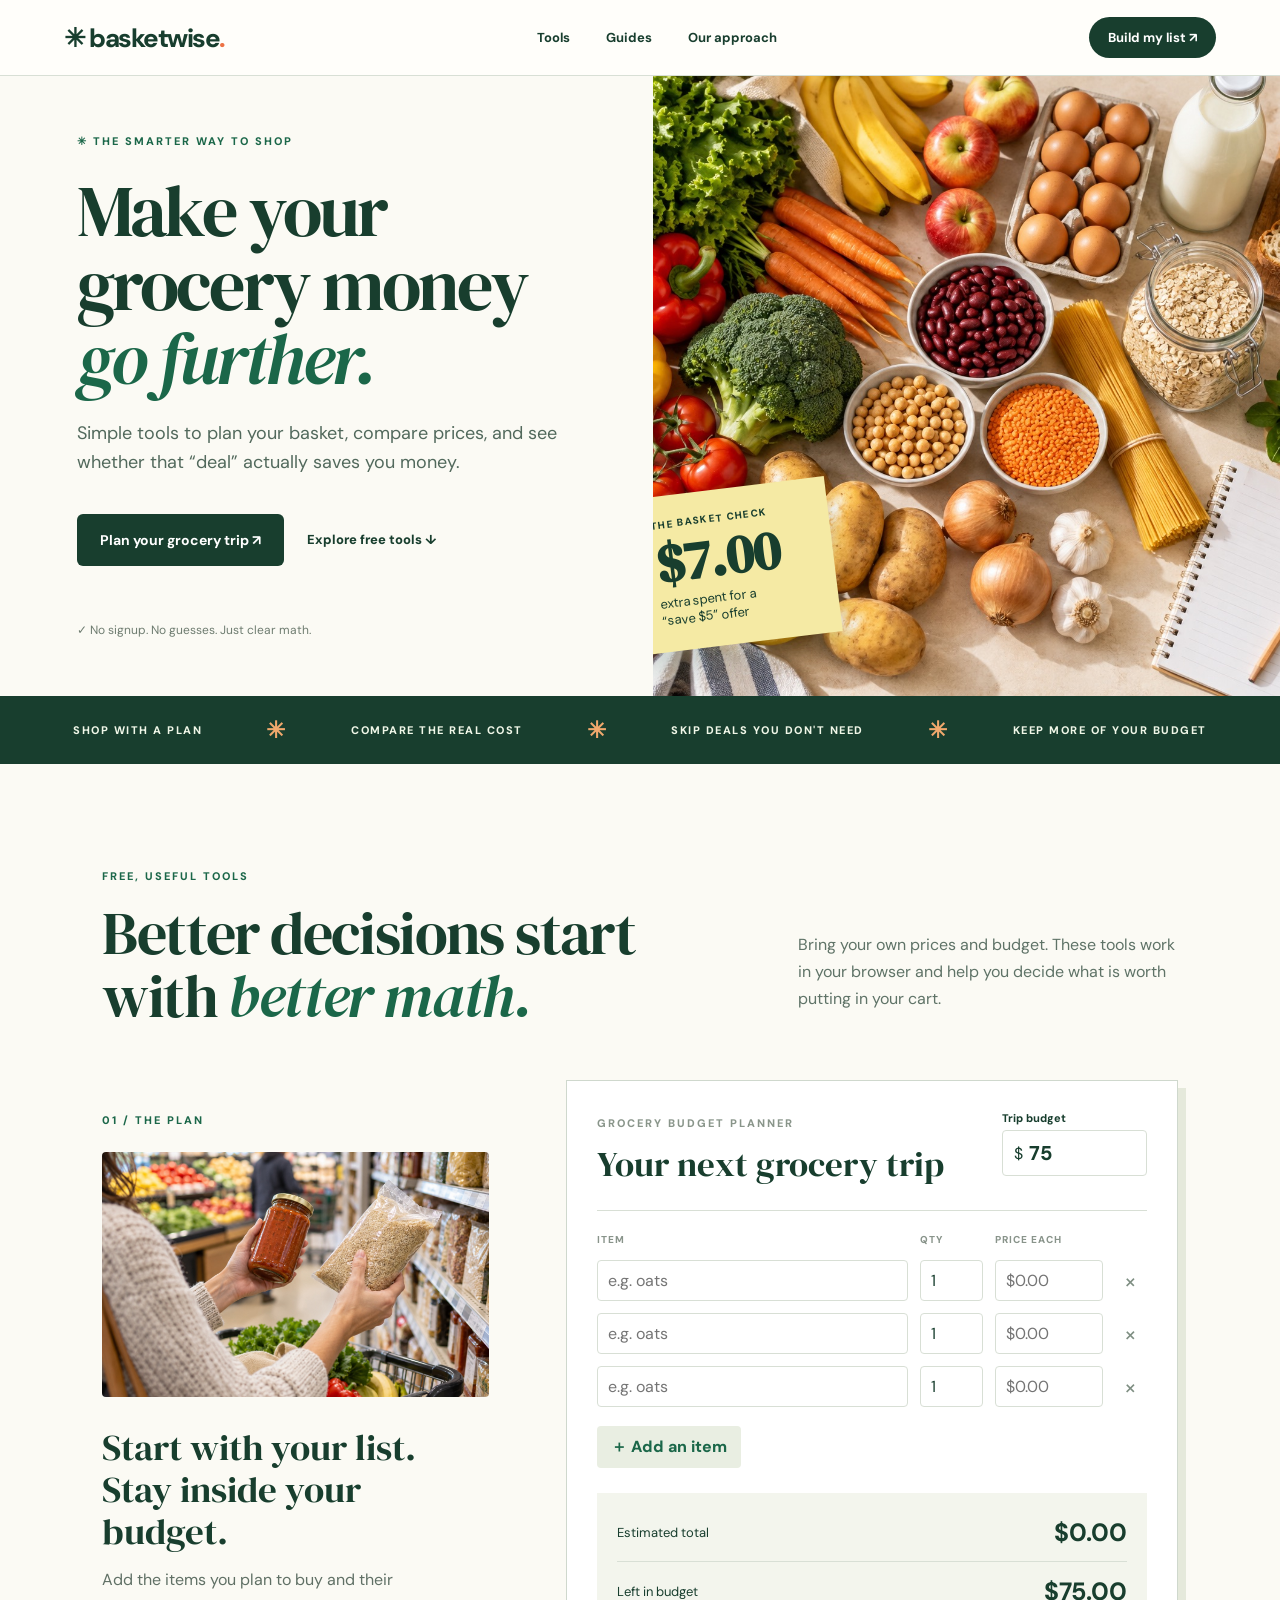
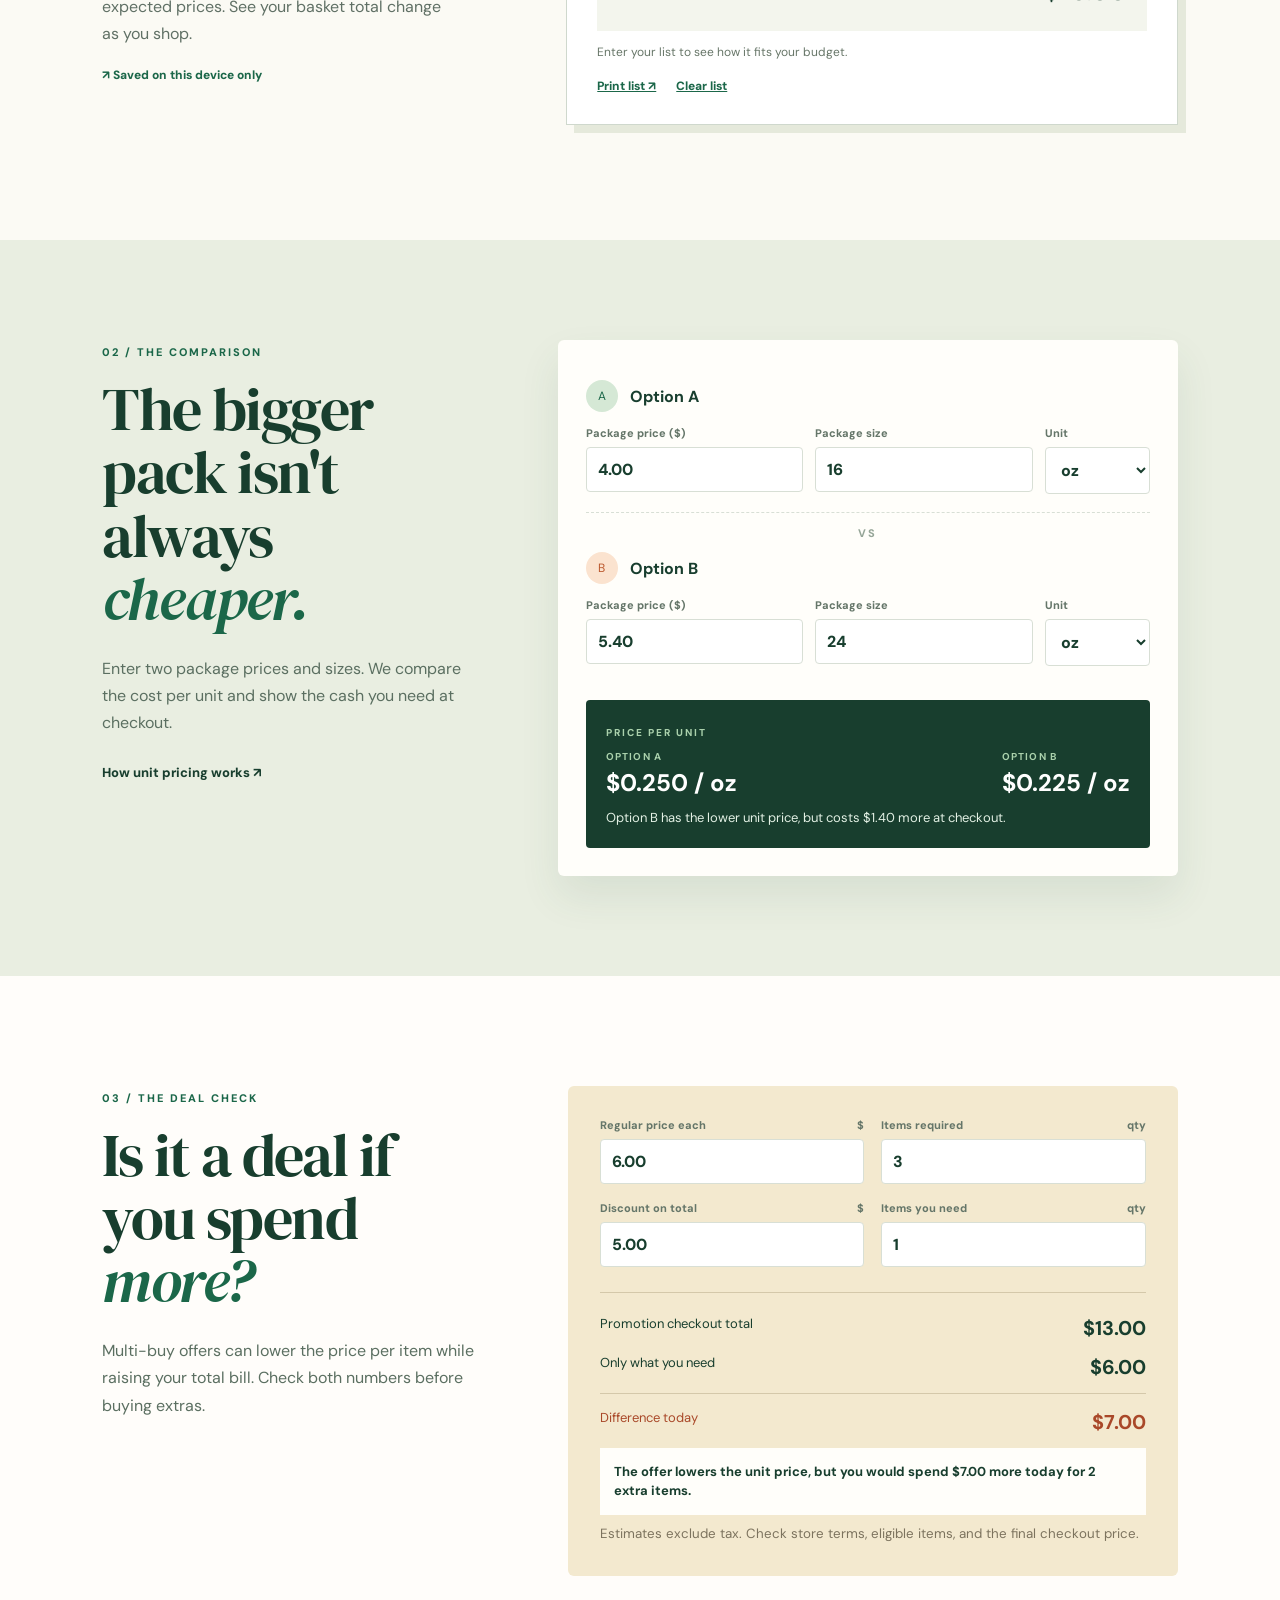
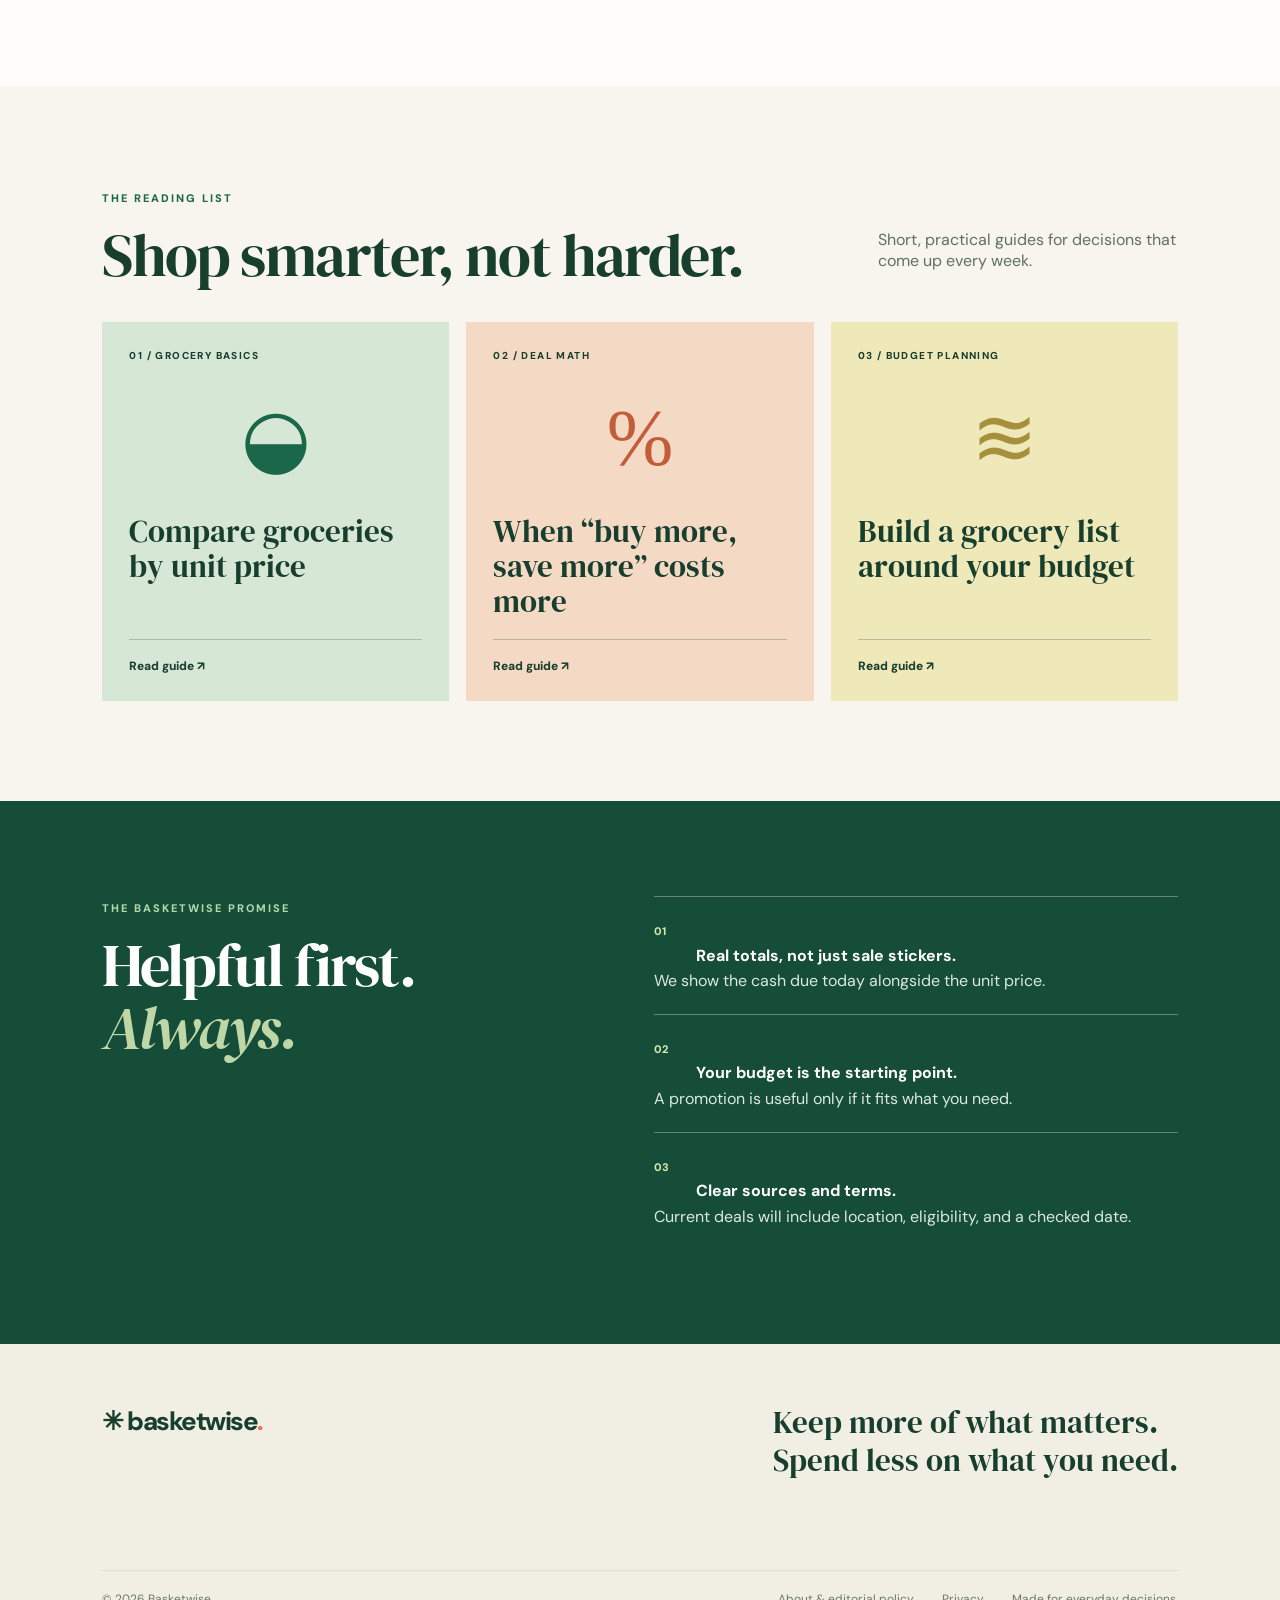
==== commit 0e46d767: "Fix tool links, input states, list recovery and mobile access" ====
--- a/index.html
+++ b/index.html
@@ -1,13 +1,13 @@
 <!doctype html>
-<html lang="en"><head><meta charset="utf-8"><meta name="viewport" content="width=device-width, initial-scale=1"><meta name="google-site-verification" content="oGo2UOSHpitSJRJtTwWRb97gVs6FayyTWJki5XSk0VU"><meta name="description" content="Free grocery budget planner, unit price comparison, and promotion calculator for U.S. shoppers."><title>Basketwise — Grocery math for real life</title><link rel="stylesheet" href="/styles.css"></head>
-<body><header class="site-header"><a class="brand" href="/">✳ basketwise<span>.</span></a><nav aria-label="Main navigation"><a href="#tools">Tools</a><a href="#guides">Guides</a><a href="#approach">Our approach</a></nav><a class="header-cta" href="#planner">Build my list ↗</a></header>
+<html lang="en"><head><meta charset="utf-8"><meta name="viewport" content="width=device-width, initial-scale=1"><meta name="google-site-verification" content="oGo2UOSHpitSJRJtTwWRb97gVs6FayyTWJki5XSk0VU"><meta name="description" content="Free grocery budget planner, unit price comparison, and promotion calculator for U.S. shoppers."><title>Basketwise — Grocery math for real life</title><link rel="stylesheet" href="styles.css"></head>
+<body><header class="site-header"><a class="brand" href="index.html">✳ basketwise<span>.</span></a><nav aria-label="Main navigation"><a href="#tools">Tools</a><a href="#guides">Guides</a><a href="#approach">Our approach</a></nav><a class="header-cta" href="#planner-tool">Build my list ↗</a></header>
 <main>
-<section class="hero"><div class="hero-copy"><span class="eyebrow">✳ THE SMARTER WAY TO SHOP</span><h1>Make your grocery money <em>go further.</em></h1><p>Simple tools to plan your basket, compare prices, and see whether that “deal” actually saves you money.</p><div class="hero-actions"><a class="button-dark" href="#planner">Plan your grocery trip ↗</a><a class="inline-link" href="#tools">Explore free tools ↓</a></div><div class="hero-proof">✓ No signup. No guesses. Just clear math.</div></div><div class="hero-visual"><img src="/assets/grocery-table.jpg" alt="Colorful groceries on a kitchen table beside a shopping list" fetchpriority="high"><div class="hero-sticker"><span>THE BASKET CHECK</span><strong>$7.00</strong><small>extra spent for a<br>“save $5” offer</small></div></div></section>
+<section class="hero"><div class="hero-copy"><span class="eyebrow">✳ THE SMARTER WAY TO SHOP</span><h1>Make your grocery money <em>go further.</em></h1><p>Simple tools to plan your basket, compare prices, and see whether that “deal” actually saves you money.</p><div class="hero-actions"><a class="button-dark" href="#planner-tool">Plan your grocery trip ↗</a><a class="inline-link" href="#tools">Explore free tools ↓</a></div><div class="hero-proof">✓ No signup. No guesses. Just clear math.</div></div><div class="hero-visual"><img src="assets/grocery-table.jpg" alt="Colorful groceries on a kitchen table beside a shopping list" fetchpriority="high"><div class="hero-sticker"><span>THE BASKET CHECK</span><strong>$7.00</strong><small>extra spent for a<br>“save $5” offer</small></div></div></section>
 <div class="marquee"><span>SHOP WITH A PLAN</span><i>✳</i><span>COMPARE THE REAL COST</span><i>✳</i><span>SKIP DEALS YOU DON'T NEED</span><i>✳</i><span>KEEP MORE OF YOUR BUDGET</span></div>
 <section class="tools-intro" id="tools"><div><span class="eyebrow">FREE, USEFUL TOOLS</span><h2>Better decisions start with <em>better math.</em></h2></div><p>Bring your own prices and budget. These tools work in your browser and help you decide what is worth putting in your cart.</p></section>
-<section class="tool-layout" id="planner"><div class="section-side"><span class="section-number">01 / THE PLAN</span><img class="mini-photo" src="/assets/compare-shelf.jpg" alt="Shopper comparing grocery packages on a store shelf" loading="lazy"><h3>Start with your list.<br>Stay inside your budget.</h3><p>Add the items you plan to buy and their expected prices. See your basket total change as you shop.</p><span class="privacy-note">↗ Saved on this device only</span></div><div class="tool-panel planner-panel"><div class="tool-panel-top"><div><span class="tool-label">GROCERY BUDGET PLANNER</span><h3>Your next grocery trip</h3></div><div class="budget-input"><label for="budget">Trip budget</label><span>$ <input id="budget" type="number" min="0" step="0.01" value="75"></span></div></div><div class="planner-head"><span>ITEM</span><span>QTY</span><span>PRICE EACH</span><span></span></div><div id="basket-rows" class="basket-rows"></div><button id="add-item" class="add-item" type="button">＋ Add an item</button><div class="budget-results"><div><span>Estimated total</span><strong id="basket-total">$0.00</strong></div><div><span id="balance-label">Left in budget</span><strong id="basket-balance">$75.00</strong></div></div><p id="budget-note" class="tool-note" role="status">Enter your list to see how it fits your budget.</p><div class="planner-actions"><button id="print-list" type="button">Print list ↗</button><button id="clear-list" type="button">Clear list</button></div></div></section>
-<section class="compare-section" id="compare"><div class="compare-heading"><span class="section-number">02 / THE COMPARISON</span><h2>The bigger pack isn't always <em>cheaper.</em></h2><p>Enter two package prices and sizes. We compare the cost per unit and show the cash you need at checkout.</p><a class="inline-link" href="/guides/unit-price.html">How unit pricing works ↗</a></div><div class="compare-panel"><div class="compare-product"><div class="product-heading"><span class="product-mark">A</span><strong>Option A</strong></div><div class="compare-fields"><label>Package price ($)<input id="a-price" type="number" min="0.01" step="0.01" value="4.00"></label><label>Package size<input id="a-size" type="number" min="0.01" step="0.01" value="16"></label><label>Unit<select id="a-unit"><option value="oz">oz</option><option value="lb">lb</option><option value="fl-oz">fl oz</option><option value="count">count</option></select></label></div></div><div class="versus">VS</div><div class="compare-product"><div class="product-heading"><span class="product-mark second">B</span><strong>Option B</strong></div><div class="compare-fields"><label>Package price ($)<input id="b-price" type="number" min="0.01" step="0.01" value="5.40"></label><label>Package size<input id="b-size" type="number" min="0.01" step="0.01" value="24"></label><label>Unit<select id="b-unit"><option value="oz">oz</option><option value="lb">lb</option><option value="fl-oz">fl oz</option><option value="count">count</option></select></label></div></div><div class="comparison-result" role="status"><span>PRICE PER UNIT</span><div><strong id="a-result">$0.250 / oz</strong><strong id="b-result">$0.225 / oz</strong></div><p id="compare-verdict">Option B has the lower unit price, but costs $1.40 more at checkout.</p></div></div></section>
+<section class="tool-layout" id="planner"><div class="section-side"><span class="section-number">01 / THE PLAN</span><img class="mini-photo" src="assets/compare-shelf.jpg" alt="Shopper comparing grocery packages on a store shelf" loading="lazy"><h3>Start with your list.<br>Stay inside your budget.</h3><p>Add the items you plan to buy and their expected prices. See your basket total change as you shop.</p><span class="privacy-note">↗ Saved on this device only</span></div><div class="tool-panel planner-panel" id="planner-tool"><div class="tool-panel-top"><div><span class="tool-label">GROCERY BUDGET PLANNER</span><h3>Your next grocery trip</h3></div><div class="budget-input"><label for="budget">Trip budget</label><span>$ <input id="budget" type="number" min="0" step="0.01" value="75"></span></div></div><div class="planner-head"><span>ITEM</span><span>QTY</span><span>PRICE EACH</span><span></span></div><div id="basket-rows" class="basket-rows"></div><button id="add-item" class="add-item" type="button">＋ Add an item</button><div class="budget-results"><div><span>Estimated total</span><strong id="basket-total">$0.00</strong></div><div><span id="balance-label">Left in budget</span><strong id="basket-balance">$75.00</strong></div></div><p id="budget-note" class="tool-note" role="status">Enter your list to see how it fits your budget.</p><div class="planner-actions"><button id="print-list" type="button">Print list ↗</button><button id="clear-list" type="button">Clear list</button><button id="undo-list" type="button" hidden>Undo clear</button></div></div></section>
+<section class="compare-section" id="compare"><div class="compare-heading"><span class="section-number">02 / THE COMPARISON</span><h2>The bigger pack isn't always <em>cheaper.</em></h2><p>Enter two package prices and sizes. We compare the cost per unit and show the cash you need at checkout.</p><a class="inline-link" href="guides/unit-price.html">How unit pricing works ↗</a></div><div class="compare-panel"><div class="compare-product"><div class="product-heading"><span class="product-mark">A</span><strong>Option A</strong></div><div class="compare-fields"><label>Package price ($)<input id="a-price" type="number" min="0.01" step="0.01" value="4.00"></label><label>Package size<input id="a-size" type="number" min="0.01" step="0.01" value="16"></label><label>Unit<select id="a-unit"><option value="oz">oz</option><option value="lb">lb</option><option value="fl-oz">fl oz</option><option value="count">count</option></select></label></div></div><div class="versus">VS</div><div class="compare-product"><div class="product-heading"><span class="product-mark second">B</span><strong>Option B</strong></div><div class="compare-fields"><label>Package price ($)<input id="b-price" type="number" min="0.01" step="0.01" value="5.40"></label><label>Package size<input id="b-size" type="number" min="0.01" step="0.01" value="24"></label><label>Unit<select id="b-unit"><option value="oz">oz</option><option value="lb">lb</option><option value="fl-oz">fl oz</option><option value="count">count</option></select></label></div></div><div class="comparison-result" role="status"><span>PRICE PER UNIT</span><div><strong><small>OPTION A</small><span id="a-result">$0.250 / oz</span></strong><strong><small>OPTION B</small><span id="b-result">$0.225 / oz</span></strong></div><p id="compare-verdict">Option B has the lower unit price, but costs $1.40 more at checkout.</p></div></div></section>
 <section class="promo-section" id="promo"><div class="promo-head"><span class="section-number">03 / THE DEAL CHECK</span><h2>Is it a deal if you spend <em>more?</em></h2><p>Multi-buy offers can lower the price per item while raising your total bill. Check both numbers before buying extras.</p></div><div class="promo-panel"><div class="promo-inputs"><label>Regular price each <span>$</span><input id="price" type="number" min="0.01" step="0.01" value="6.00"></label><label>Items required <span>qty</span><input id="quantity" type="number" min="2" step="1" value="3"></label><label>Discount on total <span>$</span><input id="discount" type="number" min="0" step="0.01" value="5.00"></label><label>Items you need <span>qty</span><input id="needed" type="number" min="1" step="1" value="1"></label></div><div class="promo-results"><div><span>Promotion checkout total</span><strong id="promo-total">$13.00</strong></div><div><span>Only what you need</span><strong id="needed-total">$6.00</strong></div><div class="promo-difference"><span>Difference today</span><strong id="extra-total">$7.00</strong></div><p id="verdict" role="status">The deal lowers the price per item, but you would spend $7.00 more today.</p></div><small>Estimates exclude tax. Check store terms, eligible items, and the final checkout price.</small></div></section>
-<section class="guides-section" id="guides"><div class="guides-title"><div><span class="eyebrow">THE READING LIST</span><h2>Shop smarter, not harder.</h2></div><p>Short, practical guides for decisions that come up every week.</p></div><div class="guide-grid"><a class="guide-card guide-one" href="/guides/unit-price.html"><span>01 / GROCERY BASICS</span><b aria-hidden="true">◒</b><h3>Compare groceries by unit price</h3><small>Read guide ↗</small></a><a class="guide-card guide-two" href="/guides/multibuy.html"><span>02 / DEAL MATH</span><b aria-hidden="true">%</b><h3>When “buy more, save more” costs more</h3><small>Read guide ↗</small></a><a class="guide-card guide-three" href="/guides/budget-list.html"><span>03 / BUDGET PLANNING</span><b aria-hidden="true">≋</b><h3>Build a grocery list around your budget</h3><small>Read guide ↗</small></a></div></section>
+<section class="guides-section" id="guides"><div class="guides-title"><div><span class="eyebrow">THE READING LIST</span><h2>Shop smarter, not harder.</h2></div><p>Short, practical guides for decisions that come up every week.</p></div><div class="guide-grid"><a class="guide-card guide-one" href="guides/unit-price.html"><span>01 / GROCERY BASICS</span><b aria-hidden="true">◒</b><h3>Compare groceries by unit price</h3><small>Read guide ↗</small></a><a class="guide-card guide-two" href="guides/multibuy.html"><span>02 / DEAL MATH</span><b aria-hidden="true">%</b><h3>When “buy more, save more” costs more</h3><small>Read guide ↗</small></a><a class="guide-card guide-three" href="guides/budget-list.html"><span>03 / BUDGET PLANNING</span><b aria-hidden="true">≋</b><h3>Build a grocery list around your budget</h3><small>Read guide ↗</small></a></div></section>
 <section class="approach" id="approach"><div><span class="eyebrow">THE BASKETWISE PROMISE</span><h2>Helpful first.<br><em>Always.</em></h2></div><div class="approach-items"><p><span>01</span><strong>Real totals, not just sale stickers.</strong> We show the cash due today alongside the unit price.</p><p><span>02</span><strong>Your budget is the starting point.</strong> A promotion is useful only if it fits what you need.</p><p><span>03</span><strong>Clear sources and terms.</strong> Current deals will include location, eligibility, and a checked date.</p></div></section>
-</main><footer><div class="footer-top"><a class="brand" href="/">✳ basketwise<span>.</span></a><p>Keep more of what matters.<br>Spend less on what you need.</p></div><div class="footer-bottom"><span>© 2026 Basketwise</span><a href="/about.html">About & editorial policy</a><a href="/privacy.html">Privacy</a><span>Made for everyday decisions.</span></div></footer><script src="/script.js"></script></body></html>
+</main><footer><div class="footer-top"><a class="brand" href="index.html">✳ basketwise<span>.</span></a><p>Keep more of what matters.<br>Spend less on what you need.</p></div><div class="footer-bottom"><span>© 2026 Basketwise</span><a href="about.html">About & editorial policy</a><a href="privacy.html">Privacy</a><span>Made for everyday decisions.</span></div></footer><script src="script.js"></script></body></html>
--- a/styles.css
+++ b/styles.css
@@ -1,3 +1,7 @@
 @import url('https://fonts.googleapis.com/css2?family=DM+Sans:wght@400;500;600;700;800&family=DM+Serif+Display:ital@0;1&display=swap');
-:root{--ink:#183e2e;--green:#1b6749;--cream:#fbfaf4;--sage:#e9eee2;--orange:#ed7245;--line:#d8dfd5}*{box-sizing:border-box}html{scroll-behavior:smooth}body{margin:0;background:var(--cream);color:var(--ink);font-family:'DM Sans',Arial,sans-serif}a{color:inherit;text-decoration:none}button,input,select{font:inherit}button{cursor:pointer}.site-header{height:76px;background:#fffefa;display:flex;align-items:center;justify-content:space-between;padding:0 5vw;border-bottom:1px solid var(--line)}.brand{font-size:26px;font-weight:800;letter-spacing:-1.5px;white-space:nowrap}.brand span{color:var(--orange)}nav{display:flex;gap:36px;font-size:13px;font-weight:700}nav a:hover,.inline-link:hover{text-decoration:underline}.header-cta{border-radius:50px;padding:12px 19px;background:var(--ink);color:#fff;font-size:13px;font-weight:700}.hero{display:grid;grid-template-columns:48% 52%;min-height:650px}.hero-copy{display:flex;flex-direction:column;align-items:flex-start;justify-content:center;padding:60px 6vw 60px 8vw}.eyebrow,.section-number,.tool-label{font-size:11px;letter-spacing:2px;font-weight:800;color:var(--green)}h1,h2,h3,p{margin-top:0}.hero h1,.tools-intro h2,.compare-heading h2,.promo-head h2,.guides-title h2,.approach h2,.section-side h3,.page h1,.page h2{font-family:'DM Serif Display',Georgia,serif;font-weight:400}.hero h1{font-size:clamp(64px,6.2vw,104px);line-height:1.03;letter-spacing:-3px;margin:27px 0 22px}.hero h1 em,h2 em{color:var(--green);font-weight:400}.hero-copy>p{font-size:18px;line-height:1.65;max-width:500px;color:#52695c}.hero-actions{display:flex;gap:23px;align-items:center;margin-top:18px}.button-dark{background:var(--ink);color:white;padding:17px 23px;border-radius:6px;font-size:14px;font-weight:700}.button-dark:hover,.header-cta:hover{background:#2c7655}.inline-link{font-size:13px;font-weight:800}.hero-proof{margin-top:56px;color:#6e7c70;font-size:12px}.hero-visual{position:relative;overflow:hidden;min-height:580px}.hero-visual>img{width:100%;height:100%;object-fit:cover;display:block}.hero-sticker{position:absolute;left:-24px;bottom:52px;transform:rotate(-7deg);background:#f5eaa4;box-shadow:0 18px 28px #183e2e33;padding:22px 27px;width:205px;display:flex;flex-direction:column}.hero-sticker span{font-size:10px;letter-spacing:1.4px;font-weight:800}.hero-sticker strong{font-family:'DM Serif Display',Georgia,serif;font-size:54px;line-height:1.2}.hero-sticker small{font-size:13px;line-height:1.3}.marquee{display:flex;justify-content:space-around;align-items:center;gap:20px;background:var(--ink);color:#f0f7e8;padding:19px 4vw;font-size:11px;font-weight:800;letter-spacing:1.5px}.marquee i{font-style:normal;color:#f1a96d;font-size:23px}.tools-intro{display:flex;align-items:end;justify-content:space-between;gap:60px;padding:100px 8vw 52px}.tools-intro h2,.compare-heading h2,.promo-head h2,.guides-title h2,.approach h2{font-size:clamp(44px,4.7vw,72px);line-height:1.05;letter-spacing:-1.6px;margin:17px 0 0}.tools-intro p{max-width:380px;line-height:1.7;color:#5f7367}.tool-layout{display:grid;grid-template-columns:36% 1fr;gap:6vw;padding:0 8vw 115px}.section-side{padding-top:28px}.mini-photo{width:100%;height:245px;object-fit:cover;margin:23px 0 25px;border-radius:4px}.section-side h3{font-size:37px;line-height:1.13;margin:0 0 13px}.section-side p{max-width:350px;line-height:1.7;color:#607065}.privacy-note{font-size:12px;font-weight:800;color:var(--green)}.tool-panel{border:1px solid #cfd8cd;background:#fff;padding:30px;box-shadow:8px 8px 0 #e5e9db}.tool-panel-top{display:flex;justify-content:space-between;gap:25px;align-items:start;border-bottom:1px solid var(--line);padding-bottom:22px}.tool-label{color:#89958a}.tool-panel h3{font-family:'DM Serif Display',Georgia,serif;font-size:35px;font-weight:400;margin:8px 0 0}.budget-input{min-width:145px}.budget-input label{display:block;font-size:11px;font-weight:800;margin-bottom:5px}.budget-input span{display:flex;align-items:center;gap:4px;border:1px solid var(--line);padding:8px 11px;border-radius:4px}.budget-input input{width:80px;border:0;outline:0;font-size:20px;font-weight:800;color:var(--ink)}.planner-head,.basket-row{display:grid;grid-template-columns:minmax(110px,1fr) 63px 108px 32px;gap:12px;align-items:center}.planner-head{font-size:10px;color:#89948b;letter-spacing:1px;font-weight:800;padding:22px 0 8px}.basket-row{padding:6px 0}.basket-row input{width:100%;border:1px solid var(--line);border-radius:4px;padding:9px 10px;background:#fff;color:var(--ink)}.basket-row button{border:0;background:none;color:#7e8e82;font-size:23px}.basket-row button:hover{color:#bf472b}.add-item{border:0;background:var(--sage);color:var(--green);font-weight:800;padding:10px 14px;border-radius:4px;margin-top:13px}.budget-results{background:#f3f5ed;margin-top:25px;padding:18px 20px}.budget-results>div{display:flex;justify-content:space-between;align-items:center;padding:5px 0}.budget-results div+div{border-top:1px solid var(--line);margin-top:7px;padding-top:13px}.budget-results span{font-size:13px}.budget-results strong{font-size:25px}.budget-results .over{color:#c0482d}.tool-note{font-size:12px;color:#677668;margin:13px 0 0}.planner-actions{display:flex;gap:20px;margin-top:18px}.planner-actions button{border:0;background:none;color:var(--green);font-size:12px;font-weight:800;text-decoration:underline;padding:0}.compare-section{background:#e9eee1;padding:100px 8vw;display:grid;grid-template-columns:34% 1fr;gap:7vw}.compare-heading p,.promo-head p{line-height:1.7;color:#5b6f61;margin:24px 0}.compare-panel{background:#fffefa;padding:28px;border-radius:6px;box-shadow:0 20px 40px #35604419}.compare-product{padding:12px 0 18px}.product-heading{display:flex;align-items:center;gap:12px;margin-bottom:14px}.product-mark{width:32px;height:32px;display:grid;place-items:center;border-radius:50%;background:#d5e8d5;color:var(--green);font-size:12px}.product-mark.second{background:#fbe3cf;color:#bb592e}.compare-fields{display:grid;grid-template-columns:1fr 1fr 105px;gap:12px}.compare-fields label,.promo-inputs label{font-size:11px;font-weight:800;color:#657669}.compare-fields input,.compare-fields select,.promo-inputs input{display:block;width:100%;margin-top:7px;border:1px solid var(--line);padding:11px;border-radius:4px;color:var(--ink);background:white;font-size:16px}.versus{text-align:center;color:#95a597;font-size:11px;font-weight:800;letter-spacing:2px;border-top:1px dashed var(--line);padding-top:13px}.comparison-result{margin-top:16px;background:var(--ink);color:#fff;padding:20px;border-radius:4px}.comparison-result>span{font-size:10px;letter-spacing:2px;color:#aad1ac;font-weight:800}.comparison-result>div{display:flex;justify-content:space-between;margin:9px 0}.comparison-result strong{font-size:24px}.comparison-result p{font-size:13px;line-height:1.5;margin:10px 0 0;color:#e2f0e4}.promo-section{display:grid;grid-template-columns:35% 1fr;gap:7vw;padding:110px 8vw;background:#fffdfa}.promo-panel{background:#f3e9cf;padding:32px;border-radius:6px}.promo-inputs{display:grid;grid-template-columns:1fr 1fr;gap:17px}.promo-inputs span{float:right}.promo-results{margin-top:25px;padding-top:9px;border-top:1px solid #d4c8aa}.promo-results>div{display:flex;justify-content:space-between;margin:13px 0}.promo-results span{font-size:13px}.promo-results strong{font-size:20px}.promo-results .promo-difference{border-top:1px solid #d4c8aa;padding-top:15px;color:#a94829}.promo-results p{font-size:13px;line-height:1.5;font-weight:700;background:#fffefa;padding:14px;margin-bottom:7px}.promo-panel small{color:#7c735e;line-height:1.5}.guides-section{padding:100px 8vw;background:#f7f5ed}.guides-title{display:flex;align-items:end;justify-content:space-between;gap:30px;margin-bottom:35px}.guides-title p{max-width:300px;color:#607065}.guide-grid{display:grid;grid-template-columns:repeat(3,1fr);gap:17px}.guide-card{min-height:355px;padding:27px;display:flex;flex-direction:column;transition:transform .2s}.guide-card:hover{transform:translateY(-5px)}.guide-one{background:#d7e7d6}.guide-two{background:#f4d9c4}.guide-three{background:#efe8b9}.guide-card>span{font-size:10px;letter-spacing:1.4px;font-weight:800}.guide-card b{font-size:80px;font-family:Georgia,serif;color:var(--green);font-weight:400;align-self:center;line-height:1.9}.guide-two b{color:#c25d39}.guide-three b{color:#a5903b}.guide-card h3{font-family:'DM Serif Display',Georgia,serif;font-size:31px;line-height:1.13;font-weight:400;margin:0 0 20px}.guide-card small{font-size:12px;font-weight:800;margin-top:auto;border-top:1px solid #73827370;padding-top:18px}.approach{background:#154d39;color:#fff;padding:95px 8vw;display:grid;grid-template-columns:43% 1fr;gap:7vw}.approach .eyebrow{color:#b5d8aa}.approach h2 em{color:#bfd6a7}.approach-items p{border-top:1px solid #ffffff55;padding:20px 0;margin:0;line-height:1.6;color:#dce9df}.approach-items span{display:inline-block;width:42px;color:#d5eaaa;font-size:11px;font-weight:800}.approach-items strong{display:block;color:#fff;margin-left:42px}footer{background:#f1efe4;padding:60px 8vw 24px}.footer-top{display:flex;justify-content:space-between;align-items:start}.footer-top p{font-family:'DM Serif Display',Georgia,serif;font-size:31px;line-height:1.2}.footer-bottom{display:flex;gap:28px;border-top:1px solid var(--line);padding-top:20px;margin-top:60px;color:#68786a;font-size:12px}.footer-bottom span:first-child{margin-right:auto}.page{max-width:760px;margin:0 auto;padding:80px 25px 110px}.page h1{font-size:clamp(45px,6vw,74px);line-height:1.05;margin:20px 0}.page .lead{font-size:20px;color:#5f7165;line-height:1.6}.page h2{margin-top:45px;font-size:32px}.page p,.page li{line-height:1.75;color:#4f6056}.page a{text-decoration:underline;color:var(--green)}.example{padding:22px;background:#e8eddc;border-left:4px solid var(--green);line-height:1.7}.back{font-size:13px;color:var(--green);font-weight:700}
+:root{--ink:#183e2e;--green:#1b6749;--cream:#fbfaf4;--sage:#e9eee2;--orange:#ed7245;--line:#d8dfd5}*{box-sizing:border-box}html{scroll-behavior:smooth}body{margin:0;background:var(--cream);color:var(--ink);font-family:'DM Sans',Arial,sans-serif}a{color:inherit;text-decoration:none}button,input,select{font:inherit}button{cursor:pointer}.site-header{height:76px;background:#fffefa;display:flex;align-items:center;justify-content:space-between;padding:0 5vw;border-bottom:1px solid var(--line)}.brand{font-size:26px;font-weight:800;letter-spacing:-1.5px;white-space:nowrap}.brand span{color:var(--orange)}nav{display:flex;gap:36px;font-size:13px;font-weight:700}nav a:hover,.inline-link:hover{text-decoration:underline}.header-cta{border-radius:50px;padding:12px 19px;background:var(--ink);color:#fff;font-size:13px;font-weight:700}.hero{display:grid;grid-template-columns:51% 49%;min-height:620px}.hero-copy{display:flex;flex-direction:column;align-items:flex-start;justify-content:center;padding:45px 5vw 45px 6vw}.eyebrow,.section-number,.tool-label{font-size:11px;letter-spacing:2px;font-weight:800;color:var(--green)}h1,h2,h3,p{margin-top:0}.hero h1,.tools-intro h2,.compare-heading h2,.promo-head h2,.guides-title h2,.approach h2,.section-side h3,.page h1,.page h2{font-family:'DM Serif Display',Georgia,serif;font-weight:400}.hero h1{font-size:clamp(58px,5.6vw,90px);line-height:1.03;letter-spacing:-3px;margin:27px 0 22px}.hero h1 em,h2 em{color:var(--green);font-weight:400}.hero-copy>p{font-size:18px;line-height:1.65;max-width:500px;color:#52695c}.hero-actions{display:flex;gap:23px;align-items:center;margin-top:18px}.button-dark{background:var(--ink);color:white;padding:17px 23px;border-radius:6px;font-size:14px;font-weight:700}.button-dark:hover,.header-cta:hover{background:#2c7655}.inline-link{font-size:13px;font-weight:800}.hero-proof{margin-top:56px;color:#6e7c70;font-size:12px}.hero-visual{position:relative;overflow:hidden;min-height:580px}.hero-visual>img{width:100%;height:100%;object-fit:cover;display:block}.hero-sticker{position:absolute;left:-24px;bottom:52px;transform:rotate(-7deg);background:#f5eaa4;box-shadow:0 18px 28px #183e2e33;padding:22px 27px;width:205px;display:flex;flex-direction:column}.hero-sticker span{font-size:10px;letter-spacing:1.4px;font-weight:800}.hero-sticker strong{font-family:'DM Serif Display',Georgia,serif;font-size:54px;line-height:1.2}.hero-sticker small{font-size:13px;line-height:1.3}.marquee{display:flex;justify-content:space-around;align-items:center;gap:20px;background:var(--ink);color:#f0f7e8;padding:19px 4vw;font-size:11px;font-weight:800;letter-spacing:1.5px}.marquee i{font-style:normal;color:#f1a96d;font-size:23px}.tools-intro{display:flex;align-items:end;justify-content:space-between;gap:60px;padding:100px 8vw 52px}.tools-intro h2,.compare-heading h2,.promo-head h2,.guides-title h2,.approach h2{font-size:clamp(44px,4.7vw,72px);line-height:1.05;letter-spacing:-1.6px;margin:17px 0 0}.tools-intro p{max-width:380px;line-height:1.7;color:#5f7367}.tool-layout{display:grid;grid-template-columns:36% 1fr;gap:6vw;padding:0 8vw 115px}.section-side{padding-top:28px}.mini-photo{width:100%;height:245px;object-fit:cover;margin:23px 0 25px;border-radius:4px}.section-side h3{font-size:37px;line-height:1.13;margin:0 0 13px}.section-side p{max-width:350px;line-height:1.7;color:#607065}.privacy-note{font-size:12px;font-weight:800;color:var(--green)}.tool-panel{border:1px solid #cfd8cd;background:#fff;padding:30px;box-shadow:8px 8px 0 #e5e9db}.tool-panel-top{display:flex;justify-content:space-between;gap:25px;align-items:start;border-bottom:1px solid var(--line);padding-bottom:22px}.tool-label{color:#89958a}.tool-panel h3{font-family:'DM Serif Display',Georgia,serif;font-size:35px;font-weight:400;margin:8px 0 0}.budget-input{min-width:145px}.budget-input label{display:block;font-size:11px;font-weight:800;margin-bottom:5px}.budget-input span{display:flex;align-items:center;gap:4px;border:1px solid var(--line);padding:8px 11px;border-radius:4px}.budget-input input{width:80px;border:0;outline:0;font-size:20px;font-weight:800;color:var(--ink)}.planner-head,.basket-row{display:grid;grid-template-columns:minmax(110px,1fr) 63px 108px 32px;gap:12px;align-items:center}.planner-head{font-size:10px;color:#89948b;letter-spacing:1px;font-weight:800;padding:22px 0 8px}.basket-row{padding:6px 0}.basket-row input{width:100%;border:1px solid var(--line);border-radius:4px;padding:9px 10px;background:#fff;color:var(--ink)}.basket-row button{border:0;background:none;color:#7e8e82;font-size:23px}.basket-row button:hover{color:#bf472b}.add-item{border:0;background:var(--sage);color:var(--green);font-weight:800;padding:10px 14px;border-radius:4px;margin-top:13px}.budget-results{background:#f3f5ed;margin-top:25px;padding:18px 20px}.budget-results>div{display:flex;justify-content:space-between;align-items:center;padding:5px 0}.budget-results div+div{border-top:1px solid var(--line);margin-top:7px;padding-top:13px}.budget-results span{font-size:13px}.budget-results strong{font-size:25px}.budget-results .over{color:#c0482d}.tool-note{font-size:12px;color:#677668;margin:13px 0 0}.planner-actions{display:flex;gap:20px;margin-top:18px}.planner-actions button{border:0;background:none;color:var(--green);font-size:12px;font-weight:800;text-decoration:underline;padding:0}.compare-section{background:#e9eee1;padding:100px 8vw;display:grid;grid-template-columns:34% 1fr;gap:7vw}.compare-heading p,.promo-head p{line-height:1.7;color:#5b6f61;margin:24px 0}.compare-panel{background:#fffefa;padding:28px;border-radius:6px;box-shadow:0 20px 40px #35604419}.compare-product{padding:12px 0 18px}.product-heading{display:flex;align-items:center;gap:12px;margin-bottom:14px}.product-mark{width:32px;height:32px;display:grid;place-items:center;border-radius:50%;background:#d5e8d5;color:var(--green);font-size:12px}.product-mark.second{background:#fbe3cf;color:#bb592e}.compare-fields{display:grid;grid-template-columns:1fr 1fr 105px;gap:12px}.compare-fields label,.promo-inputs label{font-size:11px;font-weight:800;color:#657669}.compare-fields input,.compare-fields select,.promo-inputs input{display:block;width:100%;margin-top:7px;border:1px solid var(--line);padding:11px;border-radius:4px;color:var(--ink);background:white;font-size:16px}.versus{text-align:center;color:#95a597;font-size:11px;font-weight:800;letter-spacing:2px;border-top:1px dashed var(--line);padding-top:13px}.comparison-result{margin-top:16px;background:var(--ink);color:#fff;padding:20px;border-radius:4px}.comparison-result>span{font-size:10px;letter-spacing:2px;color:#aad1ac;font-weight:800}.comparison-result>div{display:flex;justify-content:space-between;margin:9px 0}.comparison-result strong{font-size:24px}.comparison-result p{font-size:13px;line-height:1.5;margin:10px 0 0;color:#e2f0e4}.promo-section{display:grid;grid-template-columns:35% 1fr;gap:7vw;padding:110px 8vw;background:#fffdfa}.promo-panel{background:#f3e9cf;padding:32px;border-radius:6px}.promo-inputs{display:grid;grid-template-columns:1fr 1fr;gap:17px}.promo-inputs span{float:right}.promo-results{margin-top:25px;padding-top:9px;border-top:1px solid #d4c8aa}.promo-results>div{display:flex;justify-content:space-between;margin:13px 0}.promo-results span{font-size:13px}.promo-results strong{font-size:20px}.promo-results .promo-difference{border-top:1px solid #d4c8aa;padding-top:15px;color:#a94829}.promo-results p{font-size:13px;line-height:1.5;font-weight:700;background:#fffefa;padding:14px;margin-bottom:7px}.promo-panel small{color:#7c735e;line-height:1.5}.guides-section{padding:100px 8vw;background:#f7f5ed}.guides-title{display:flex;align-items:end;justify-content:space-between;gap:30px;margin-bottom:35px}.guides-title p{max-width:300px;color:#607065}.guide-grid{display:grid;grid-template-columns:repeat(3,1fr);gap:17px}.guide-card{min-height:355px;padding:27px;display:flex;flex-direction:column;transition:transform .2s}.guide-card:hover{transform:translateY(-5px)}.guide-one{background:#d7e7d6}.guide-two{background:#f4d9c4}.guide-three{background:#efe8b9}.guide-card>span{font-size:10px;letter-spacing:1.4px;font-weight:800}.guide-card b{font-size:80px;font-family:Georgia,serif;color:var(--green);font-weight:400;align-self:center;line-height:1.9}.guide-two b{color:#c25d39}.guide-three b{color:#a5903b}.guide-card h3{font-family:'DM Serif Display',Georgia,serif;font-size:31px;line-height:1.13;font-weight:400;margin:0 0 20px}.guide-card small{font-size:12px;font-weight:800;margin-top:auto;border-top:1px solid #73827370;padding-top:18px}.approach{background:#154d39;color:#fff;padding:95px 8vw;display:grid;grid-template-columns:43% 1fr;gap:7vw}.approach .eyebrow{color:#b5d8aa}.approach h2 em{color:#bfd6a7}.approach-items p{border-top:1px solid #ffffff55;padding:20px 0;margin:0;line-height:1.6;color:#dce9df}.approach-items span{display:inline-block;width:42px;color:#d5eaaa;font-size:11px;font-weight:800}.approach-items strong{display:block;color:#fff;margin-left:42px}footer{background:#f1efe4;padding:60px 8vw 24px}.footer-top{display:flex;justify-content:space-between;align-items:start}.footer-top p{font-family:'DM Serif Display',Georgia,serif;font-size:31px;line-height:1.2}.footer-bottom{display:flex;gap:28px;border-top:1px solid var(--line);padding-top:20px;margin-top:60px;color:#68786a;font-size:12px}.footer-bottom span:first-child{margin-right:auto}.page{max-width:760px;margin:0 auto;padding:80px 25px 110px}.page h1{font-size:clamp(45px,6vw,74px);line-height:1.05;margin:20px 0}.page .lead{font-size:20px;color:#5f7165;line-height:1.6}.page h2{margin-top:45px;font-size:32px}.page p,.page li{line-height:1.75;color:#4f6056}.page a{text-decoration:underline;color:var(--green)}.example{padding:22px;background:#e8eddc;border-left:4px solid var(--green);line-height:1.7}.back{font-size:13px;color:var(--green);font-weight:700}
 @media(max-width:950px){.hero,.tool-layout,.compare-section,.promo-section,.approach{grid-template-columns:1fr}.hero-copy{padding:65px 7vw}.hero-visual{height:460px}.hero-sticker{left:25px}.tools-intro,.tool-layout,.compare-section,.promo-section,.guides-section,.approach{padding-left:7vw;padding-right:7vw}.section-side{display:grid;grid-template-columns:220px 1fr;column-gap:25px}.section-side .section-number,.section-side .privacy-note{grid-column:1/-1}.mini-photo{grid-row:2/4;margin:15px 0}.section-side h3{margin-top:15px}.guide-grid{grid-template-columns:1fr 1fr}.guide-card:last-child{grid-column:1/-1}}@media(max-width:650px){.site-header nav{display:none}.hero h1{font-size:58px}.hero-actions,.tools-intro,.guides-title,.footer-top{display:block}.hero-actions a{display:inline-block;margin-bottom:20px}.hero-visual{min-height:330px;height:330px}.hero-sticker{transform:scale(.75) rotate(-7deg);transform-origin:left bottom;bottom:15px}.marquee{flex-wrap:wrap;padding:15px}.marquee span{font-size:9px}.tools-intro{padding-top:70px}.section-side{display:block}.mini-photo{height:210px}.tool-panel{padding:17px}.tool-panel-top{display:block}.budget-input{margin-top:15px}.planner-head,.basket-row{grid-template-columns:minmax(80px,1fr) 46px 83px 25px;gap:6px}.basket-row input{padding:8px 5px}.compare-fields{grid-template-columns:1fr 1fr 80px;gap:6px}.compare-panel,.promo-panel{padding:18px}.guide-grid{grid-template-columns:1fr}.guide-card:last-child{grid-column:auto}.footer-bottom{flex-wrap:wrap}.footer-bottom span:first-child{width:100%}}@media print{.site-header,.hero,.marquee,.tools-intro,.section-side,.compare-section,.promo-section,.guides-section,.approach,footer,.planner-actions,.add-item,.basket-row button{display:none!important}.tool-layout{display:block;padding:0}.tool-panel{box-shadow:none;border:0}.basket-row{grid-template-columns:1fr 60px 100px}.basket-row input{border:0}}
+
+/* Clear result labels and mobile tool entry. */
+.comparison-result strong{display:flex;flex-direction:column;gap:4px}.comparison-result strong small{font-family:'DM Sans',Arial,sans-serif;font-size:10px;letter-spacing:1.2px;color:#aad1ac}.comparison-result strong span{font-size:24px}.planner-actions button[hidden]{display:none}#planner-tool{scroll-margin-top:20px}
+@media(max-width:650px){.hero-copy{padding-top:38px;padding-bottom:32px}.hero h1{font-size:clamp(46px,12vw,58px);margin:18px 0 14px}.hero-copy>p{font-size:16px;line-height:1.5}.hero-proof{margin-top:14px}.hero-visual{min-height:245px;height:245px}.marquee{display:none}.tools-intro{padding-top:44px;padding-bottom:28px}.tool-layout{display:flex;flex-direction:column;padding-bottom:65px}.tool-panel{order:0}.section-side{order:1;padding-top:24px}.mini-photo{height:160px}.section-side h3{font-size:29px}.comparison-result strong span{font-size:17px}.site-header nav{display:flex;position:absolute;top:76px;left:0;right:0;gap:22px;justify-content:center;background:#fffefa;border-bottom:1px solid var(--line);padding:10px 6px;font-size:11px}.site-header{margin-bottom:37px}}
